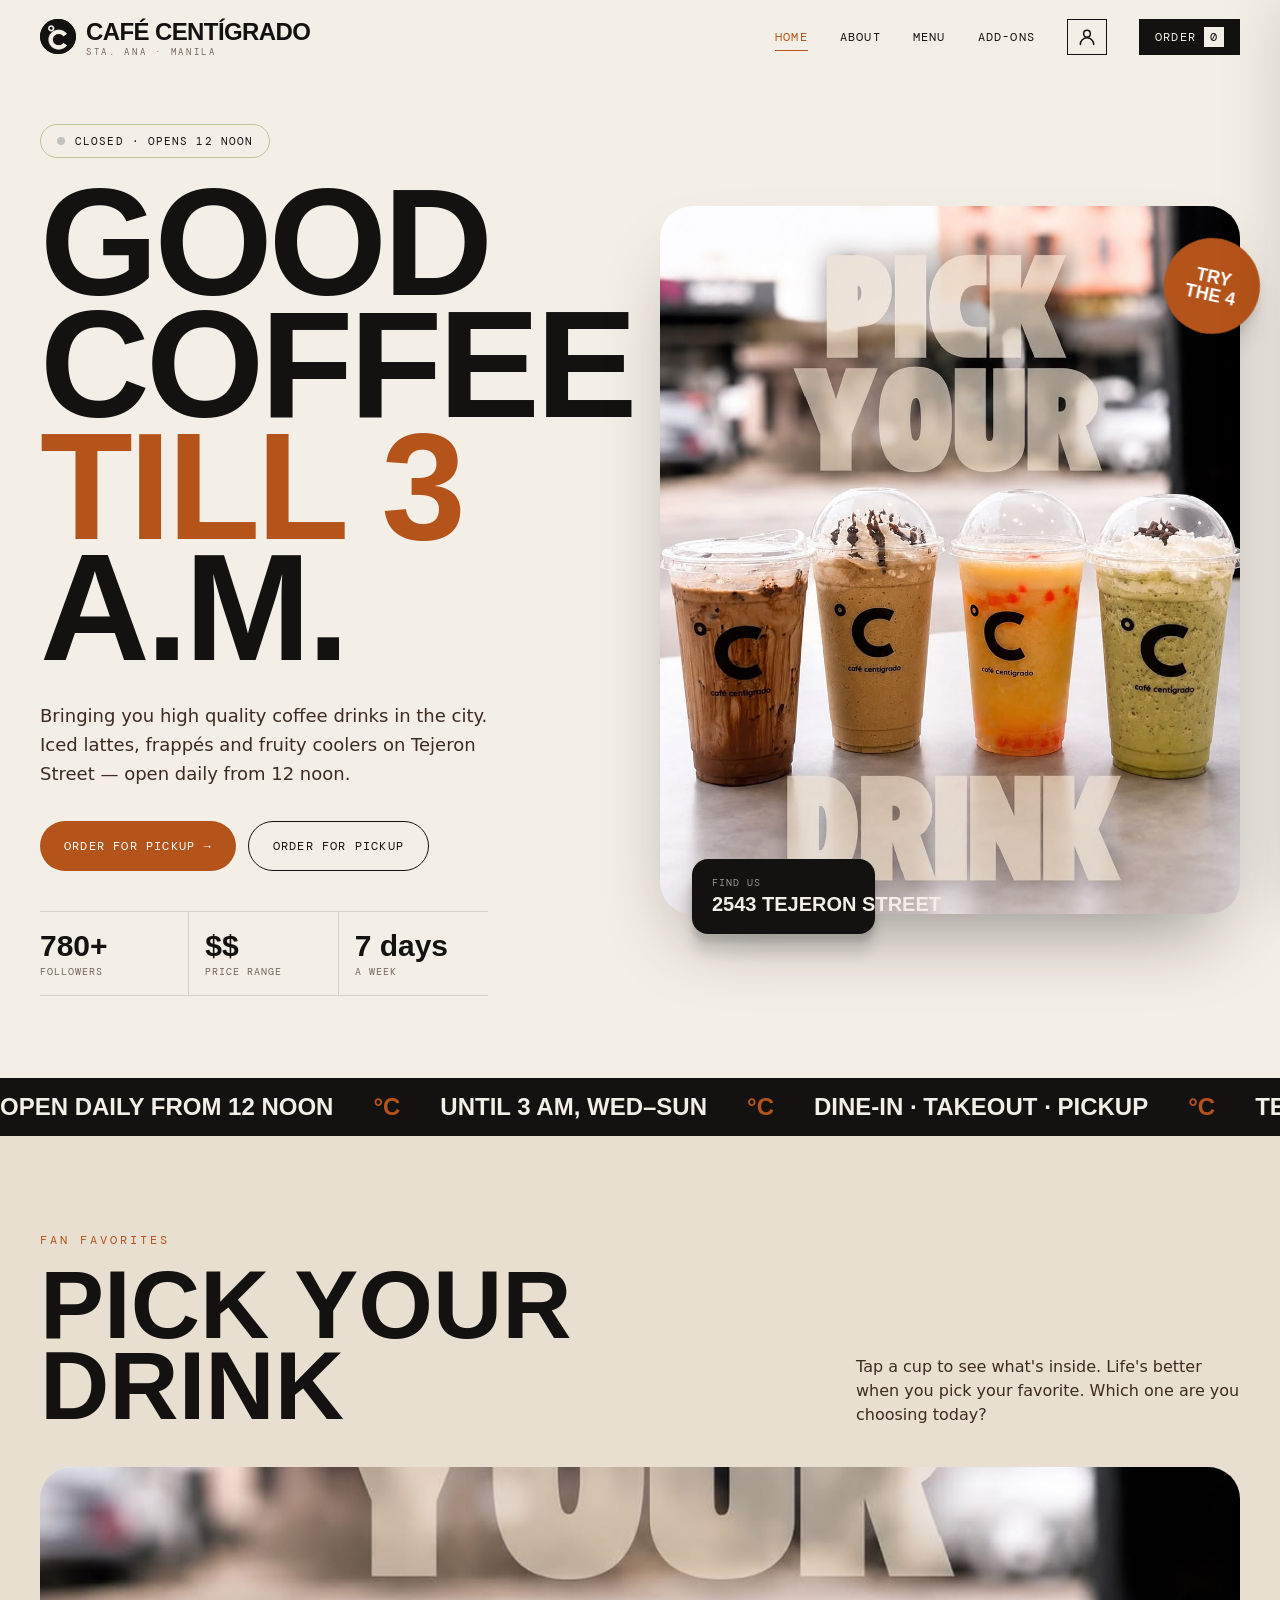
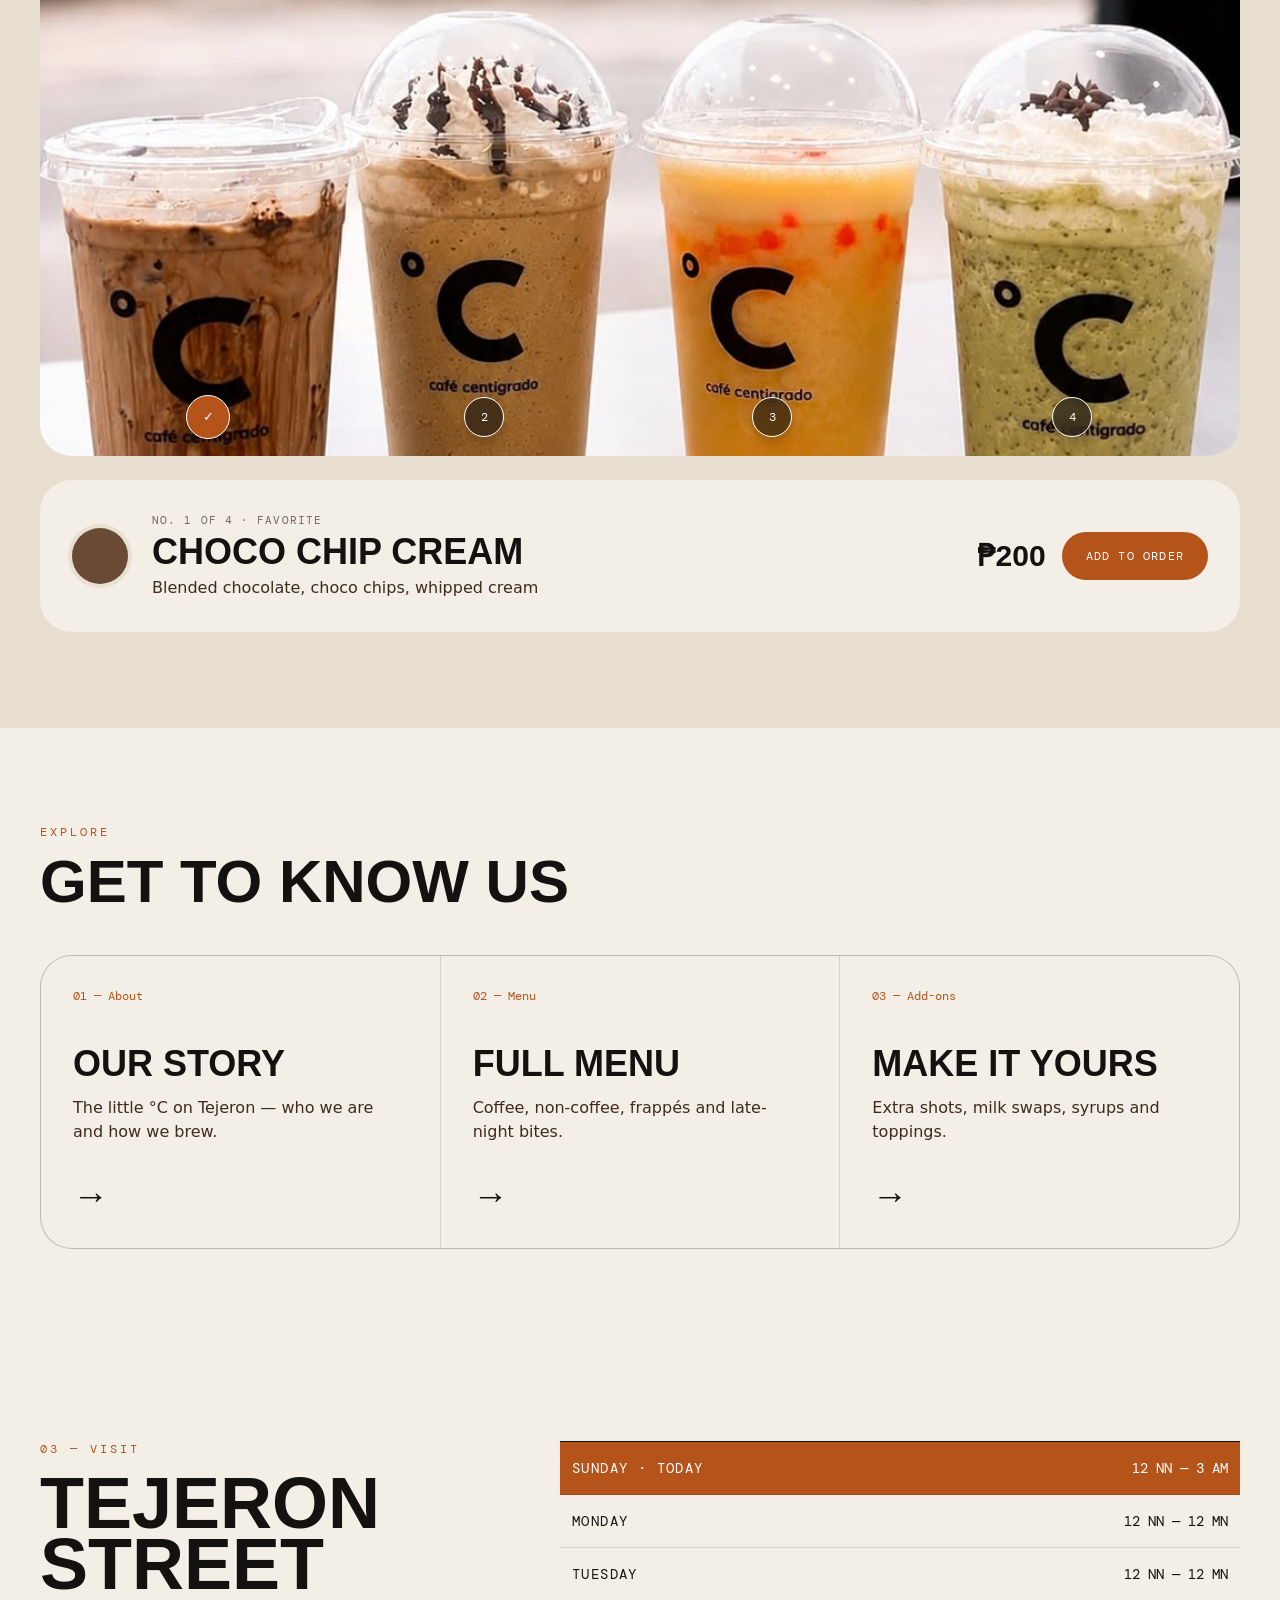
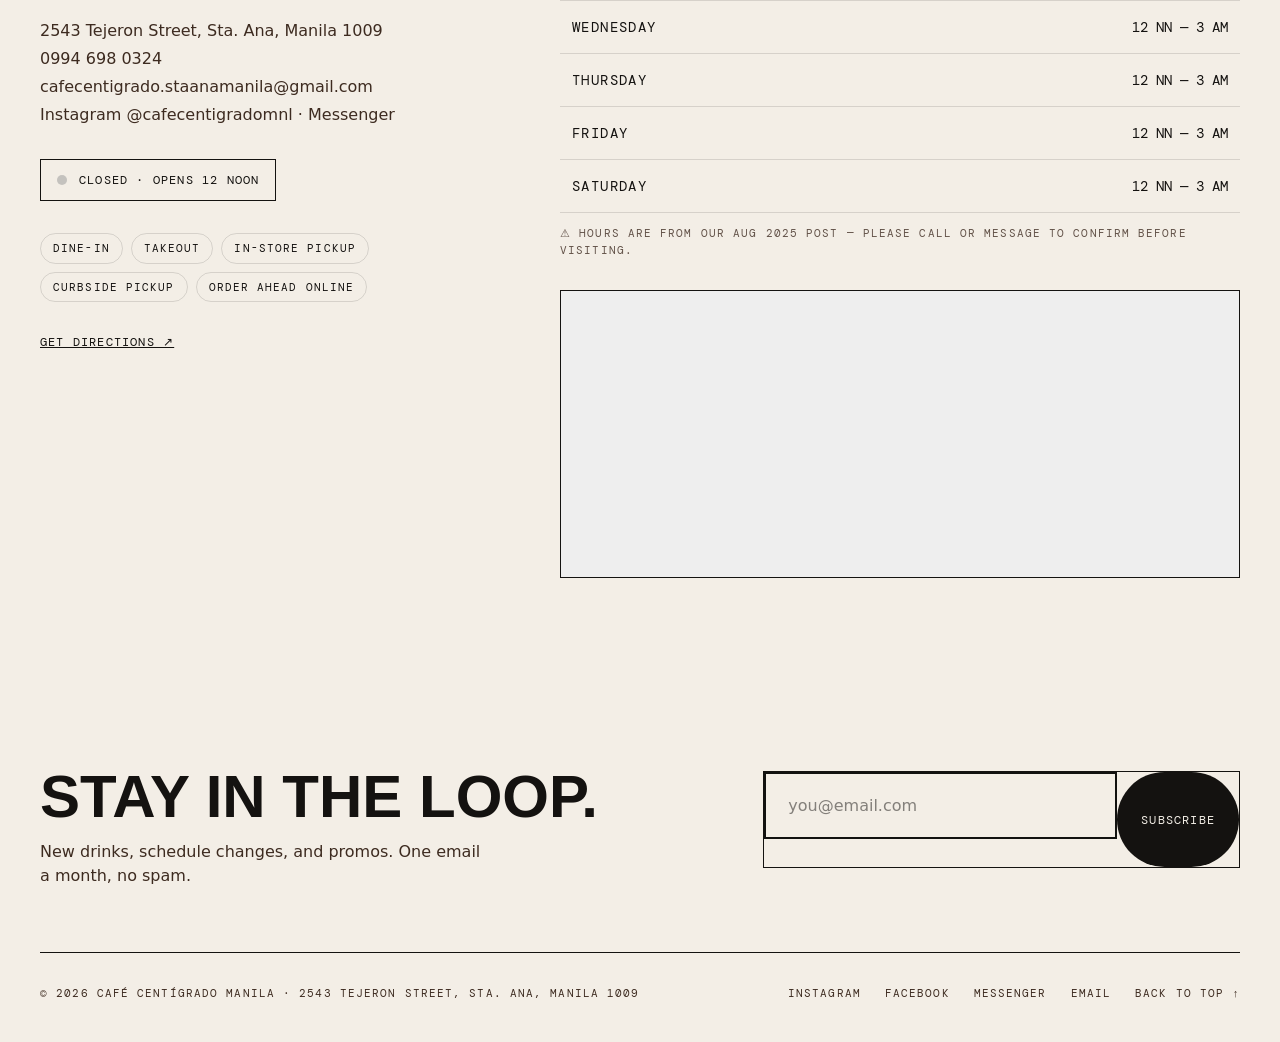
==== AmenCode/index.html @ a959b889 "Put in folders" ====
<!DOCTYPE html>
<html lang="en">
<head>
 <meta charset="utf-8">
 <meta name="viewport" content="width=device-width, initial-scale=1">
 <title>Café Centígrado · Sta. Ana, Manila</title>
 <link rel="preconnect" href="https://fonts.googleapis.com">
 <link rel="preconnect" href="https://fonts.gstatic.com" crossorigin>
 <link
   href="https://fonts.googleapis.com/css2? family=Big+Shoulders+Display:wght@400;700;900&family=DM+Mono:wght@400&family=Hanken+Gr otesk:wght@400&display=swap"
   rel="stylesheet">
 <link rel="stylesheet" href="/AmenCode/styles.css">
</head>
<body>
 <!-- Header -->
 <header class="header">
   <div class="container header__inner">
     <a class="logo" href="#top">
       <img class="logo__mark" src="/AmenPhoto/logo-mark.png" alt="">
       <span class="logo__text"><span class="logo__name">Café Centígrado</span><span class="logo__sub">Sta. Ana ·
           Manila</span></span>
     </a>
     <nav class="nav" aria-label="Primary">
       <div class="nav__links" id="navLinks">
         <a class="nav__link is-active" href="#top">Home</a><a class="nav__link"
           href="/AmenCode/about.html">About</a><a class="nav__link" href="/AmenCode/menu.html">Menu</a><a
           class="nav__link" href="/AmenCode/addons.html">Add-ons</a>
       </div>
       <!-- ===== ACCOUNT BUTTON =====
    Paste this block inside <nav class="nav">, just before the Order button, on every page.
    The styles are in styles.css and the script is in page.js, so nothing else is needed. -->
       <div class="account" id="account">
         <button class="account__btn" id="accountBtn" type="button" aria-label="Account, not signed in"
           aria-expanded="false" aria-controls="accountPanel">
           <svg viewBox="0 0 24 24" aria-hidden="true" focusable="false">
             <circle cx="12" cy="8" r="4"></circle>
             <path d="M4 21c0-4.4 3.6-8 8-8s8 3.6 8 8"></path>
           </svg>
         </button>
         <div class="account__panel" id="accountPanel" hidden>
           <div id="accountOut">
             <p class="mono-sm">Account</p>
             <p class="account__text">You're not signed in.</p>
             <div class="account__actions">
               <a class="btn btn--fill" href="/AmenCode/SignUp.html">Sign in</a>
               <a class="btn btn--line" href="/AmenCode/SignUp.html#signup">Create account</a>
             </div>
           </div>
           <div id="accountIn" hidden>
             <p class="mono-sm">Signed in as</p>
             <p class="account__name" id="accountName"></p>
             <p class="mono-sm account__email" id="accountEmail"></p>
             <div class="account__actions">
               <a class="btn btn--fill" href="/AmenCode/SignUp.html">My account</a>
               <button class="btn btn--line" type="button" id="accountOutBtn">Log out</button>
             </div>
           </div>
         </div>
       </div>
       <button class="cart-btn" id="openCart" type="button">Order <span class="cart-btn__count"
           id="cartCount">0</span></button>
       <button class="nav-toggle" id="navToggle" type="button" aria-label="Menu" aria-expanded="false"
         aria-controls="navLinks"><span></span><span></span><span></span></button>
     </nav>
   </div>
 </header>
 <main id="top">
   <!-- Hero -->
   <section class="hero">
     <div class="container hero__grid">
       <div class="hero__copy">
         <a class="status-pill" href="#visit"><span class="status-pill__dot"></span><span data-open-label>Open now ·
             until 3 AM</span></a>
         <h1 class="hero__title">Good<br>coffee<br><span>till 3</span> a.m.</h1>
         <p class="hero__text">Bringing you high quality coffee drinks in the city. Iced lattes, frappés and fruity
           coolers on Tejeron Street — open daily from 12 noon.</p>
         <div class="hero__btns">
           <a class="btn btn--fill" href="/AmenCode/menu.html">Order for pickup →</a>
           <a class="btn btn--line" href="/AmenCode/menu.html">Order for pickup</a>
         </div>
         <dl class="stats">
           <div>
             <dd>780+</dd>
             <dt>Followers</dt>
           </div>
           <div>
             <dd>$$</dd>
             <dt>Price range</dt>
           </div>
           <div>
             <dd>7 days</dd>
             <dt>A week</dt>
           </div>
         </dl>
       </div>
       <figure class="hero__figure">
         <div class="hero__img">
           <!-- Replace: PHOTO/best.jpg -->
           <img src="/AmenPhoto/best.jpg" alt="Four Café Centígrado drinks under the words Pick Your Drink">
         </div>
         <figcaption class="loc"><span>Find us</span><b>2543 Tejeron Street</b></figcaption>
         <a class="badge" href="#pick"><span class="badge__in">Try<br>the 4</span></a>
       </figure>
     </div>
   </section>
   <!-- Ticker -->
   <div class="ticker" aria-hidden="true">
     <div class="ticker__track" id="ticker"></div>
   </div>
   <!-- Pick your drink -->
   <section class="pick" id="pick">
     <div class="container pick__inner">
       <div class="pick__head">
         <div>
           <p class="eyebrow">Fan favorites</p>
           <h2 class="h2-xl">Pick your drink</h2>
         </div>
         <p class="pick__intro">Tap a cup to see what's inside. Life's better when you pick your favorite. Which one
           are you choosing today?</p>
       </div>
       <div class="pick__stage">
         <!-- Replace: PHOTO/best.jpg -->
         <img src="/AmenPhoto/best.jpg"
           alt="Iced mocha, mocha frappé, mango popping boba and matcha frappé in Café Centígrado cups">
         <div class="pick__cups" id="cups" role="radiogroup" aria-label="Choose a drink"></div>
       </div>
       <div class="pick__info">
         <span class="pick__swatch" id="pSwatch"></span>
         <div>
           <p class="mono-sm" id="pNo"></p>
           <h3 class="pick__name" id="pName"></h3>
           <p class="pick__desc" id="pDesc"></p>
         </div>
         <div class="pick__buy">
           <span class="price" id="pPrice"></span>
           <button class="btn btn--fill" id="pAdd" type="button">Add to order</button>
         </div>
       </div>
     </div>
   </section>
   <!-- Explore -->
   <section class="explore" id="explore">
     <div class="container explore__inner">
       <p class="eyebrow">Explore</p>
       <h2 class="h2-lg">Get to know us</h2>
       <div class="cards">
         <a class="card" href="about.html">
           <p class="card__tag">01 — About</p>
           <h3>Our story</h3>
           <p class="card__text">The little °C on Tejeron — who we are and how we brew.</p><span
             class="card__arrow">→</span>
         </a>
         <a class="card" href="menu.html">
           <p class="card__tag">02 — Menu</p>
           <h3>Full menu</h3>
           <p class="card__text">Coffee, non-coffee, frappés and late-night bites.</p><span
             class="card__arrow">→</span>
         </a>
         <a class="card" href="addons.html">
           <p class="card__tag">03 — Add-ons</p>
           <h3>Make it yours</h3>
           <p class="card__text">Extra shots, milk swaps, syrups and toppings.</p><span class="card__arrow">→</span>
         </a>
       </div>
     </div>
   </section>
   <!-- Visit -->
   <section class="visit" id="visit">
     <div class="container visit__grid">
       <div class="visit__info">
         <p class="eyebrow">03 — Visit</p>
         <h2 class="h2-visit">Tejeron<br>Street</h2>
         <address class="address">
           <p>2543 Tejeron Street, Sta. Ana, Manila 1009</p>
           <p>0994 698 0324</p>
           <p>cafecentigrado.staanamanila@gmail.com</p>
           <p>Instagram @cafecentigradomnl · Messenger</p>
         </address>
         <p class="open-box"><span class="status-pill__dot status-pill__dot--lg"></span><span data-open-label>Open now
             · until 3 AM</span></p>
         <ul class="tags">
           <li>Dine-in</li>
           <li>Takeout</li>
           <li>In-store pickup</li>
           <li>Curbside pickup</li>
           <li>Order ahead online</li>
         </ul>
         <a class="directions"
           href="https://www.google.com/maps/search/? api=1&query=2543+Tejeron+Street+Sta.+Ana+Manila" target="_blank"
           rel="noopener">Get directions ↗</a>
       </div>
       <div class="visit__hours">
         <table class="hours">
           <tbody id="hours"></tbody>
         </table>
         <p class="hours__note">⚠ Hours are from our Aug 2025 post — please call or message to confirm before visiting.
         </p>
         <iframe class="map" title="Map" loading="lazy"
           src="https://www.google.com/maps?q=2543+Tejeron+Street+Sta. +Ana+Manila&output=embed"></iframe>
       </div>
     </div>
   </section>
 </main>
 <!-- Footer -->
 <footer class="footer">
   <div class="container footer__inner">
     <div class="footer__top">
       <div>
         <h2 class="h2-lg h2-foot">Stay in the loop.</h2>
         <p class="footer__text">New drinks, schedule changes, and promos. One email a month, no spam.</p>
       </div>
       <form class="subscribe" id="subscribe" novalidate>
         <div class="subscribe__box">
           <input type="email" id="email" placeholder="you@email.com" aria-label="Email address" required>
           <button type="submit">Subscribe</button>
         </div>
         <p class="subscribe__msg" id="subMsg" role="status"></p>
       </form>
     </div>
     <div class="footer__bottom">
       <span>© 2026 Café Centígrado Manila · 2543 Tejeron Street, Sta. Ana, Manila 1009</span>
       <nav class="footer__nav" aria-label="Footer">
         <a href="#">Instagram</a><a href="#">Facebook</a><a href="#">Messenger</a><a href="#">Email</a><a
           href="#top">Back to top ↑</a>
       </nav>
     </div>
   </div>
 </footer>
 <!-- Cart -->
 <div class="scrim" id="scrim"></div>
 <aside class="cart" id="cart" aria-label="Your order" aria-hidden="true">
   <div class="cart__head">
     <h2>Your order</h2><button type="button" id="closeCart">Close ✕</button>
   </div>
   <div class="cart__body" id="cartBody"></div>
   <div class="cart__total" id="cartTotal" hidden><span>Total</span><span id="totalAmt">₱0</span></div>
 </aside>
 <script src="/AmenCode/script.js"></script>
</body>
</html>
---- AmenCode/styles.css ----
:root {
 --bg: #f3eee6;
 --beige: #e8dfd1;
 --ink: #141210;
 --accent: #b4531a;
 --brown: #3d2b20;
 --green: #6f8a2e;
 --muted: rgba(61, 43, 32, 0.7);
 --hair: rgba(20, 18, 16, 0.13);
 --display: 'Big Shoulders Display', Impact, sans-serif;
 --mono: 'DM Mono', ui-monospace, monospace;
 --body: 'Hanken Grotesk', system-ui, sans-serif;
}
*, *::before, *::after {
 box-sizing: border-box;
}
html {
 scroll-behavior: smooth;
 scroll-padding-top: 80px;
}
body {
 margin: 0;
 background: var(--bg);
 color: var(--ink);
 font-family: var(--body);
 font-size: 16px;
 line-height: 24px;
}
a {
 color: inherit;
 text-decoration: none;
}
button {
 font: inherit;
 color: inherit;
 cursor: pointer;
 background: none;
 border: 0;
 padding: 0;
}
h1, h2, h3, p, dl, dd, dt, ul, address, figure {
 margin: 0;
 padding: 0;
}
ul {
 list-style: none;
}
address {
 font-style: normal;
}
img {
 display: block;
 max-width: 100%;
}
:focus-visible {
 outline: 2px solid var(--accent);
 outline-offset: 3px;
}
.container {
 width: 100%;
 max-width: 1280px;
 margin: 0 auto;
 padding-left: 40px;
 padding-right: 40px;
}
.eyebrow {
 font: 400 12px/16px var(--mono);
 letter-spacing: 3px;
 text-transform: uppercase;
 color: var(--accent);
}
.mono-sm {
 font: 400 11px/16.5px var(--mono);
 letter-spacing: 1.1px;
 text-transform: uppercase;
 color: var(--muted);
}
.h2-xl,.h2-lg,.h2-visit,.pick__name,.cart__head h2 {
 font-family: var(--display);
 font-weight: 900;
 text-transform: uppercase;
}
.h2-xl {
 font-size: 96px;
 line-height: 81.6px;
 padding-top: 16px;
}
.h2-lg {
 font-size: 60px;
 line-height: 51px;
 padding-top: 16px;
}
/* Buttons */.btn {
 display: inline-flex;
 align-items: center;
 justify-content: center;
 padding: 16px 24px;
 border-radius: 999px;
 font: 400 12px/16px var(--mono);
 letter-spacing: 1.2px;
 text-transform: uppercase;
 white-space: nowrap;
 transition: transform 0.15s, opacity 0.15s;
}
.btn:hover {
 transform: translateY(-1px);
}
.btn--fill {
 background: var(--accent);
 color: #fff;
}
.btn--line {
 border: 1.693px solid var(--ink);
 color: var(--ink);
}
/* Header */.header {
 position: sticky;
 top: 0;
 z-index: 20;
 background: var(--bg);
 border-bottom: 1.693px solid transparent;
}
.header__inner {
 display: flex;
 align-items: center;
 justify-content: space-between;
 padding-top: 16px;
 padding-bottom: 16px;
}
.logo {
 display: flex;
 align-items: center;
 gap: 10px;
}
.logo__mark {
 width: 36px;
 height: 36px;
 border-radius: 50%;
}
.logo__text {
 display: flex;
 flex-direction: column;
 width: 147.4px;
}
.logo__name {
 font: 900 24px/32px var(--display);
 letter-spacing: -0.6px;
 text-transform: uppercase;
 white-space: nowrap;
}
.logo__sub {
 font: 400 9px/9px var(--mono);
 letter-spacing: 2.7px;
 text-transform: uppercase;
 color: var(--muted);
 white-space: nowrap;
}
.nav {
 display: flex;
 align-items: center;
 gap: 32px;
}
.nav__links {
 display: flex;
 align-items: center;
 gap: 32px;
}
.nav__link {
 position: relative;
 padding: 4px 0;
 font: 400 12px/16px var(--mono);
 letter-spacing: 1.2px;
 text-transform: uppercase;
}
.nav__link::after {
 content: '';
 position: absolute;
 left: 0;
 right: 0;
 top: 25px;
 height: 1px;
 background: var(--accent);
 transform: scaleX(0);
 transform-origin: left;
 transition: transform 0.2s;
}
.nav__link:hover::after,.nav__link.is-active::after {
 transform: scaleX(1);
}
.nav__link.is-active {
 color: var(--accent);
}
.cart-btn {
 display: flex;
 align-items: center;
 gap: 8px;
 background: var(--ink);
 color: var(--bg);
 padding: 8px 16px;
 font: 400 12px/16px var(--mono);
 letter-spacing: 1.2px;
 text-transform: uppercase;
}
.cart-btn__count {
 min-width: 20px;
 height: 20px;
 padding: 0 4px;
 display: grid;
 place-items: center;
 background: var(--bg);
 color: var(--ink);
}
/* Mobile menu button + link group */.nav__links {
 display: flex;
 align-items: center;
 gap: 32px;
}
.nav-toggle {
 display: none;
 width: 40px;
 height: 36px;
 flex-direction: column;
 align-items: center;
 justify-content: center;
 gap: 5px;
 border: 1.693px solid var(--ink);
}
.nav-toggle span {
 display: block;
 width: 18px;
 height: 2px;
 background: var(--ink);
 transition: transform 0.2s, opacity 0.2s;
}
.header.is-menu .nav-toggle span:nth-child(1) {
 transform: translateY(7px) rotate(45deg);
}
.header.is-menu .nav-toggle span:nth-child(2) {
 opacity: 0;
}
.header.is-menu .nav-toggle span:nth-child(3) {
 transform: translateY(-7px) rotate(-45deg);
}
/* Hero */.hero {
 overflow: hidden;
 position: relative;
}
.hero__grid {
 display: grid;
 grid-template-columns: repeat(12, 1fr);
 column-gap: 40px;
 align-items: center;
 padding-top: 48px;
 padding-bottom: 80px;
 min-height: 1003.5px;
}
.hero__copy {
 grid-column: 1 / span 6;
}
.hero__figure {
 grid-column: 7 / span 6;
 position: relative;
 height: 707.8px;
}
.status-pill {
 display: inline-flex;
 align-items: center;
 gap: 10px;
 padding: 8px 16px;
 border: 1.693px solid rgba(111, 138, 46, 0.4);
 border-radius: 999px;
 font: 400 11px/16.5px var(--mono);
 letter-spacing: 1.1px;
 text-transform: uppercase;
}
.status-pill__dot {
 width: 8px;
 height: 8px;
 border-radius: 50%;
 background: var(--green);
 opacity: 0.52;
}
.status-pill__dot--lg {
 width: 10px;
 height: 10px;
}
.hero__title {
 padding-top: 24px;
 font: 900 152px/121.6px var(--display);
 letter-spacing: -3.8px;
 text-transform: uppercase;
}
.hero__title span {
 color: var(--accent);
}
.hero__text {
 padding-top: 32px;
 max-width: 448px;
 font-size: 18px;
 line-height: 29.25px;
 color: var(--brown);
}
.hero__btns {
 display: flex;
 gap: 12px;
 padding-top: 32px;
}
.stats {
 display: grid;
 grid-template-columns: repeat(3, 1fr);
 max-width: 448px;
 margin-top: 40px;
 border-top: 1.693px solid var(--hair);
 border-bottom: 1.693px solid var(--hair);
}
.stats div {
 display: flex;
 flex-direction: column;
 justify-content: flex-end;
 padding: 16px;
 min-height: 83px;
}
.stats div:first-child {
 padding-left: 0;
}
.stats div:not(:last-child) {
 border-right: 1.693px solid var(--hair);
}
.stats dd {
 font: 900 30px/36px var(--display);
 white-space: nowrap;
}
.stats dt {
 font: 400 10px/15px var(--mono);
 letter-spacing: 1px;
 text-transform: uppercase;
 color: var(--muted);
}
.hero__img {
 height: 100%;
 border-radius: 32px;
 overflow: hidden;
 background: var(--beige);
 box-shadow: 0 40px 80px -30px rgba(20, 18, 16, 0.45);
}
.hero__img img {
 width: 100%;
 height: 100%;
 object-fit: cover;
}
.loc {
 position: absolute;
 left: 32px;
 top: 652.9px;
 width: 183px;
 padding: 16px 20px;
 border-radius: 16px;
 background: var(--ink);
 box-shadow: 0 20px 12.5px rgba(0, 0, 0, 0.1), 0 8px 5px rgba(0, 0, 0, 0.1);
}
.loc span {
 display: block;
 font: 400 10px/15px var(--mono);
 letter-spacing: 1px;
 text-transform: uppercase;
 color: rgba(243, 238, 230, 0.6);
}
.loc b {
 display: block;
 font: 700 20px/28px var(--display);
 text-transform: uppercase;
 color: var(--bg);
 white-space: nowrap;
}
.badge {
 position: absolute;
 left: 495px;
 top: 23px;
 width: 114px;
 height: 114px;
 display: grid;
 place-items: center;
 transition: transform 0.2s;
}
.badge__in {
 width: 96px;
 height: 96px;
 border-radius: 50%;
 background: var(--accent);
 color: #fff;
 display: grid;
 place-items: center;
 text-align: center;
 font: 900 18px/18px var(--display);
 text-transform: uppercase;
 transform: rotate(12deg);
 filter: drop-shadow(0 20px 12.5px rgba(0, 0, 0, 0.1)) drop-shadow(0 8px 5px rgba(0, 0, 0, 0.1));
}
.badge:hover {
 transform: scale(1.05);
}
/* Ticker */.ticker {
 background: var(--ink);
 border-top: 1.693px solid var(--ink);
 border-bottom: 1.693px solid var(--ink);
 padding: 12px 0;
 overflow: hidden;
 white-space: nowrap;
}
.ticker__track {
 display: inline-flex;
 gap: 40px;
 font: 700 24px/32px var(--display);
 text-transform: uppercase;
 color: var(--bg);
 animation: tick 36s linear infinite;
}
.ticker__track i {
 font-style: normal;
 color: var(--accent);
}
.ticker__track>* {
 flex: none;
}
@keyframes tick {
 to {
   transform: translateX(-50%);
 }
}
/* Pick your drink */.pick {
 background: var(--beige);
}
.pick__inner {
 padding-top: 96px;
 padding-bottom: 96px;
}
.pick__head {
 display: flex;
 align-items: flex-end;
 justify-content: space-between;
 gap: 40px;
}
.pick__intro {
 max-width: 384px;
 color: var(--brown);
}
.pick__stage {
 position: relative;
 height: 588.9px;
 margin-top: 40px;
 border-radius: 32px;
 overflow: hidden;
 background: var(--bg);
}
.pick__stage>img {
 width: 100%;
 height: 100%;
 object-fit: cover;
}
.pick__cups {
 position: absolute;
 inset: 0;
}
.cup {
 position: absolute;
 top: 0;
 height: 100%;
 width: 22%;
}
.cup:nth-child(1) {
 left: var(--cup1, 3%);
}
.cup:nth-child(2) {
 left: var(--cup2, 26%);
}
.cup:nth-child(3) {
 left: var(--cup3, 50%);
}
.cup:nth-child(4) {
 left: var(--cup4, 75%);
}
.cup__num {
 position: absolute;
 left: 50%;
 bottom: 19px;
 transform: translateX(-50%);
 width: 40px;
 height: 40px;
 display: grid;
 place-items: center;
 border: 1.693px solid #fff;
 border-radius: 50%;
 background: rgba(20, 18, 16, 0.6);
 backdrop-filter: blur(8px);
 box-shadow: 0 10px 15px rgba(0, 0, 0, 0.1), 0 4px 6px rgba(0, 0, 0, 0.1);
 font: 400 12px/16px var(--mono);
 color: #fff;
 transition: all 0.2s;
}
.cup:hover .cup__num {
 background: rgba(20, 18, 16, 0.85);
}
.cup.is-on .cup__num {
 width: 44px;
 height: 44px;
 bottom: 17px;
 border-width: 1.862px;
 background: var(--accent);
 font-size: 13.2px;
}
.pick__info {
 display: grid;
 grid-template-columns: 56px 1fr auto;
 align-items: center;
 gap: 24px;
 margin-top: 24px;
 padding: 32px;
 border-radius: 32px;
 background: var(--bg);
}
.pick__swatch {
 width: 56px;
 height: 56px;
 border-radius: 50%;
 background: #6b4a35;
 box-shadow: 0 0 0 4px var(--beige);
}
.pick__name {
 font-size: 36px;
 line-height: 40px;
 padding-top: 4px;
}
.pick__desc {
 padding-top: 4px;
 color: var(--brown);
}
.pick__buy {
 display: flex;
 align-items: center;
 gap: 16px;
}
.price {
 font: 900 30px/36px var(--display);
}
/* Explore */.explore__inner {
 padding-top: 96px;
 padding-bottom: 96px;
}
.cards {
 display: grid;
 grid-template-columns: repeat(3, 1fr);
 gap: 1px;
 margin-top: 48px;
 border: 1.693px solid var(--hair);
 border-radius: 32px;
 overflow: hidden;
 background: var(--hair);
}
.card {
 display: flex;
 flex-direction: column;
 padding: 32px;
 background: var(--bg);
 transition: background 0.2s;
}
.card:hover {
 background: #f8f4ed;
}
.card__tag {
 font: 400 12px/16px var(--mono);
 color: var(--accent);
}
.card h3 {
 padding-top: 40px;
 font: 900 36px/40px var(--display);
 text-transform: uppercase;
 min-height: 80px;
}
.card__text {
 padding-top: 12px;
 color: var(--brown);
}
.card__arrow {
 padding-top: 32px;
 font: 400 36px/40px var(--display);
 transition: transform 0.2s;
}
.card:hover .card__arrow {
 transform: translateX(6px);
}
/* Visit */.visit__grid {
 display: grid;
 grid-template-columns: repeat(12, 1fr);
 column-gap: 48px;
 padding-top: 96px;
 padding-bottom: 96px;
}
.visit__info {
 grid-column: 1 / span 5;
}
.visit__hours {
 grid-column: 6 / span 7;
}
.h2-visit {
 padding-top: 16px;
 font-size: 72px;
 line-height: 61.2px;
}
.address {
 padding-top: 24px;
 color: var(--brown);
}
.address p+p {
 padding-top: 4px;
}
.open-box {
 display: inline-flex;
 align-items: center;
 gap: 12px;
 margin-top: 32px;
 padding: 12px 16px;
 border: 1.693px solid var(--ink);
 font: 400 12px/16px var(--mono);
 letter-spacing: 1.2px;
 text-transform: uppercase;
}
.tags {
 display: flex;
 flex-wrap: wrap;
 gap: 8px;
 padding-top: 32px;
}
.tags li {
 padding: 6px 12px;
 border: 1.693px solid var(--hair);
 border-radius: 999px;
 font: 400 11px/16.5px var(--mono);
 letter-spacing: 1.1px;
 text-transform: uppercase;
}
.directions {
 display: inline-block;
 margin-top: 32px;
 font: 400 12px/16px var(--mono);
 letter-spacing: 1.2px;
 text-transform: uppercase;
 text-decoration: underline;
}
.hours {
 width: 100%;
 border-collapse: collapse;
 border-top: 1.693px solid var(--ink);
}
.hours th,.hours td {
 padding: 16px 12px;
 border-bottom: 1.693px solid var(--hair);
 font: 400 14px/20px var(--mono);
 text-align: left;
}
.hours th {
 letter-spacing: 1.4px;
 text-transform: uppercase;
 font-weight: 400;
}
.hours td {
 text-align: right;
}
.hours tr.is-today th,.hours tr.is-today td {
 background: var(--accent);
 color: #fff;
}
.hours__note {
 padding-top: 12px;
 font: 400 11px/16.5px var(--mono);
 letter-spacing: 1.1px;
 text-transform: uppercase;
 color: rgba(61, 43, 32, 0.8);
}
.map {
 display: block;
 width: 100%;
 max-width: 680px;
 height: 288px;
 margin-top: 32px;
 border: 1.693px solid var(--ink);
 background: #eee;
}
/* Footer */.footer__inner {
 padding-top: 96px;
 padding-bottom: 40px;
}
.footer__top {
 display: grid;
 grid-template-columns: repeat(12, 1fr);
 column-gap: 40px;
 padding-bottom: 64px;
 border-bottom: 1.693px solid var(--ink);
}
.footer__top>div {
 grid-column: 1 / span 7;
}
.h2-foot {
 padding-top: 0;
 line-height: 54px;
}
.footer__text {
 padding-top: 16px;
 max-width: 448px;
 color: var(--brown);
}
.subscribe {
 grid-column: 8 / span 5;
 align-self: end;
}
.subscribe__box {
 display: flex;
 align-items: stretch;
 max-width: 477px;
 border: 1.693px solid var(--ink);
}
.subscribe input {
 flex: 1;
 min-width: 0;
 padding: 16px;
 border: 0;
 background: transparent;
 font: 400 16px var(--body);
 color: var(--ink);
 outline-offset: -2px;
}
.subscribe input::placeholder {
 color: rgba(20, 18, 16, 0.5);
}
.subscribe button {
 margin: 0;
 padding: 16px 24px;
 border-radius: 999px;
 background: var(--ink);
 color: var(--bg);
 font: 400 12px/16px var(--mono);
 letter-spacing: 1.2px;
 text-transform: uppercase;
}
.subscribe__msg {
 min-height: 20px;
 padding-top: 8px;
 font: 400 11px/16.5px var(--mono);
 letter-spacing: 1.1px;
 text-transform: uppercase;
 color: var(--accent);
}
.footer__bottom {
 display: flex;
 justify-content: space-between;
 gap: 24px;
 padding-top: 32px;
 font: 400 11px/16.5px var(--mono);
 letter-spacing: 1.1px;
 text-transform: uppercase;
 color: var(--brown);
}
.footer__nav {
 display: flex;
 gap: 24px;
}
.footer__nav a:hover {
 color: var(--accent);
}
/* Cart drawer */.scrim {
 position: fixed;
 inset: 0;
 z-index: 30;
 background: rgba(20, 18, 16, 0.35);
 opacity: 0;
 pointer-events: none;
 transition: opacity 0.3s;
}
.scrim.is-open {
 opacity: 1;
 pointer-events: auto;
}
.cart {
 position: fixed;
 top: 0;
 right: 0;
 bottom: 0;
 z-index: 40;
 width: 448px;
 max-width: 100%;
 display: flex;
 flex-direction: column;
 background: var(--bg);
 box-shadow: -20px 0 60px rgba(20, 18, 16, 0.15);
 transform: translateX(105%);
 transition: transform 0.3s;
}
.cart.is-open {
 transform: none;
}
.cart__head {
 display: flex;
 align-items: center;
 justify-content: space-between;
 padding: 24px;
 border-bottom: 1.693px solid var(--ink);
}
.cart__head h2 {
 font-size: 36px;
 line-height: 40px;
}
.cart__head button {
 font: 400 12px/16px var(--mono);
 letter-spacing: 1.2px;
 text-transform: uppercase;
}
.cart__body {
 flex: 1;
 overflow: auto;
 padding: 24px;
}
.cart__body .btn {
 margin-top: 24px;
 border: 1.693px solid var(--ink);
 color: var(--ink);
 background: none;
}
.cart__line {
 display: flex;
 align-items: center;
 gap: 16px;
 padding: 14px 0;
 border-bottom: 1.693px solid var(--hair);
}
.cart__name {
 flex: 1;
 font-weight: 400;
}
.cart__name small {
 display: block;
 font: 400 11px/16.5px var(--mono);
 letter-spacing: 1.1px;
 text-transform: uppercase;
 color: var(--muted);
}
.qty {
 display: flex;
 align-items: center;
 gap: 10px;
 font: 400 12px var(--mono);
}
.qty button {
 width: 26px;
 height: 26px;
 border: 1.693px solid var(--ink);
 border-radius: 50%;
 line-height: 1;
}
.cart__total {
 display: flex;
 justify-content: space-between;
 padding: 24px;
 border-top: 1.693px solid var(--ink);
 font: 900 30px/36px var(--display);
 text-transform: uppercase;
}
@media (prefers-reduced-motion: reduce) {
 .ticker__track {
   animation: none;
 }
 html {
   scroll-behavior: auto;
 }
}
/* Basic responsiveness (the Figma frame is desktop-only) */@media (max-width: 1100px) {
 .hero__title {
   font-size: clamp(80px, 13vw, 152px);
   line-height: 0.8;
 }
 .badge {
   left: auto;
   right: 12px;
 }
}
@media (max-width: 860px) {
 .nav {
   gap: 12px;
 }
 .nav-toggle {
   display: flex;
   order: 2;
 }
 .nav__links {
   display: none;
   position: absolute;
   top: 100%;
   left: 0;
   right: 0;
   flex-direction: column;
   align-items: flex-start;
   gap: 0;
   padding: 8px 20px 20px;
   background: var(--bg);
   border-bottom: 1.693px solid var(--ink);
 }
 .header.is-menu .nav__links {
   display: flex;
 }
 .nav__links .nav__link {
   width: 100%;
   padding: 14px 0;
   font-size: 14px;
   border-bottom: 1px solid var(--hair);
 }
 .nav__links .nav__link::after {
   display: none;
 }
 .container {
   padding-left: 20px;
   padding-right: 20px;
 }
 .hero__grid {
   display: block;
   min-height: 0;
   padding-bottom: 48px;
 }
 .hero__figure {
   margin-top: 48px;
   height: auto;
 }
 .hero__img {
   aspect-ratio: 1 / 1.1;
 }
 .loc {
   top: auto;
   bottom: -20px;
 }
 .pick__head {
   flex-direction: column;
   align-items: flex-start;
 }
 .h2-xl {
   font-size: 56px;
   line-height: 50px;
 }
 .pick__stage {
   height: 300px;
 }
 .cup__num {
   bottom: 10px;
 }
 .pick__info {
   grid-template-columns: 48px 1fr;
 }
 .pick__buy {
   grid-column: 1 / -1;
 }
 .cards {
   grid-template-columns: 1fr;
 }
 .visit__grid {
   display: block;
 }
 .visit__hours {
   margin-top: 48px;
 }
 .footer__top {
   display: block;
 }
 .subscribe {
   margin-top: 32px;
 }
 .footer__bottom {
   flex-direction: column;
 }
 .footer__nav {
   flex-wrap: wrap;
 }
}
/* =====================================================================
  PHOTO FITTING
  Every photo sits in a box with the exact size, radius and colour from
  the Figma file; the picture is cropped to fill it (object-fit: cover).
  If your photo's framing differs from the original, nudge it here:
    --pos-*  = which part of the photo stays visible (x% y%)
    --zoom-* = zoom in (1 = fit, 1.15 = 15% closer)
    --cup1..4 = where each numbered cup button sits across the drinks photo
  ===================================================================== */:root {
 --pos-hero: 50% 55%;
 --zoom-hero: 1;
 --pos-pick: 50% 50%;
 --zoom-pick: 1;
 --pos-about: 50% 50%;
 --zoom-about: 1;
 --pos-about-drinks: 50% 50%;
 --cup1: 3%;
 --cup2: 26%;
 --cup3: 50%;
 --cup4: 75%;
}
.logo__mark {
 width: 35.98px;
 height: 35.98px;
 flex: none;
 object-fit: contain;
 border-radius: 50%;
 background: var(--ink);
}
.hero__img img,.pick__stage>img {
 display: block;
 width: 100%;
 height: 100%;
 max-width: none;
 object-fit: cover;
 color: transparent;
 font-size: 0;
}
.hero__img img {
 object-position: var(--pos-hero);
 transform: scale(var(--zoom-hero));
}
.pick__stage>img {
 object-position: var(--pos-pick);
 transform: scale(var(--zoom-pick));
}
/* =====================================================================
  ACCOUNT BUTTON (person icon in the header, every page)
  ===================================================================== */.account {
 position: relative;
}
.account__btn {
 display: grid;
 place-items: center;
 width: 40px;
 height: 36px;
 border: 1.693px solid var(--ink);
 transition: background 0.2s, color 0.2s, border-color 0.2s;
}
.account__btn svg {
 width: 20px;
 height: 20px;
 fill: none;
 stroke: currentColor;
 stroke-width: 1.8;
 stroke-linecap: round;
 stroke-linejoin: round;
}
.account__btn:hover,.account__btn[aria-expanded="true"] {
 background: var(--ink);
 color: var(--bg);
}
/* Orange when someone is signed in */.account__btn.is-in {
 background: var(--accent);
 border-color: var(--accent);
 color: #fff;
}
.account__btn.is-in:hover,.account__btn.is-in[aria-expanded="true"] {
 background: var(--ink);
 border-color: var(--ink);
}
.account__panel {
 position: absolute;
 top: calc(100% + 12px);
 right: 0;
 z-index: 25;
 width: 300px;
 padding: 24px;
 background: var(--bg);
 border: 1.693px solid var(--ink);
 box-shadow: 0 20px 40px -20px rgba(20, 18, 16, 0.35);
}
.account__panel[hidden],.account__panel [hidden] {
 display: none;
}
.account__text {
 padding-top: 8px;
 color: var(--brown);
}
.account__name {
 padding-top: 4px;
 font: 900 30px/36px var(--display);
 text-transform: uppercase;
 overflow-wrap: anywhere;
}
.account__email {
 padding-top: 4px;
 overflow-wrap: anywhere;
}
.account__actions {
 display: flex;
 flex-direction: column;
 gap: 12px;
 padding-top: 20px;
}
/* Tablet and phone: the panel spans the header width so it never leaves the screen */@media (max-width: 860px) {
 .account {
   position: static;
 }
 .account__panel {
   top: 100%;
   left: 20px;
   right: 20px;
   width: auto;
 }
}
/* Small phones: make room for the extra button in the header */@media (max-width: 520px) {
 .header__inner {
   gap: 8px;
 }
 .nav {
   flex: none;
   gap: 8px;
 }
 .logo {
   min-width: 0;
 }
 .logo__text {
   width: auto;
   min-width: 0;
 }
 .logo__name {
   font-size: 18px;
   overflow: hidden;
   text-overflow: ellipsis;
 }
 .logo__sub {
   overflow: hidden;
   text-overflow: ellipsis;
 }
 .cart-btn {
   padding: 8px 10px;
 }
 .account__btn,
 .nav-toggle {
   width: 36px;
 }
}
/* =====================================================================
  CART: add-ons for a drink (list opens under each drink in the cart)
  ===================================================================== */.cart__line {
 flex-wrap: wrap;
}
.cart__extra {
 flex-basis: 100%;
}
.cart__addon-btn {
 padding: 6px 12px;
 border: 1.693px solid var(--ink);
 border-radius: 999px;
 font: 400 11px/16px var(--mono);
 letter-spacing: 1.1px;
 text-transform: uppercase;
 transition: background 0.15s, color 0.15s;
}
.cart__addon-btn:hover,.cart__addon-btn[aria-expanded="true"] {
 background: var(--ink);
 color: var(--bg);
}
.cart__addons {
 margin-top: 12px;
 padding: 16px;
 border-radius: 16px;
 background: var(--beige);
}
.cart__addons fieldset {
 min-width: 0;
 margin: 0;
 padding: 0 0 12px;
 border: 0;
}
.cart__addons legend {
 padding: 0 0 4px;
 font: 400 10px/15px var(--mono);
 letter-spacing: 1px;
 text-transform: uppercase;
 color: var(--brown);
}
.cart__addons label {
 display: flex;
 align-items: center;
 gap: 10px;
 min-height: 32px;
 font-size: 14px;
 cursor: pointer;
}
.cart__addons label b {
 margin-left: auto;
 font: 400 12px/16px var(--mono);
}
.cart__addons input {
 flex: none;
 width: 18px;
 height: 18px;
 accent-color: var(--accent);
}
.cart__note {
 font: 400 11px/16.5px var(--mono);
 letter-spacing: 1.1px;
 text-transform: uppercase;
 color: var(--brown);
}
/* =====================================================================
  Admin Login
  ===================================================================== */.login {
   background: #e9d6bd;
   border-radius: 48px;
   padding: 60px;
   margin: 60px 50px;
   position: relative;
   overflow: hidden;
}
.login > *:not(.login__photo) {
 position: relative;
 z-index: 1;                /* keeps the text and form above the photo */}
.login__photo {
 position: absolute;
 top: 0;
 right: 0;
 width: 55%;
 height: 100%;
 object-fit: cover;
 z-index: 0;
 pointer-events: none;
 -webkit-mask-image: linear-gradient(to right, transparent, #000 65%);
 mask-image: linear-gradient(to right, transparent, #000 65%);
}
.login form {
 max-width: 45%;            /* keeps the inputs off the photo */}
@media (max-width: 800px) {
 .login__photo { width: 100%; opacity: 0.2; }
 .login form { max-width: 100%; }
}
.budi {
   background: #f3eee6;
   color: #121210;
   font-family: "Hanken Grotesk", sans-serif;
 }
.six {
   font-family: "Space Mono", monospace;
   letter-spacing: 2px;
   text-transform: uppercase;
}
.rust {
   color: #b85523;
   font-family: "Space Mono", monospace;
}
.oop {
   font: 64px/1 "arial", sans-serif;
   text-transform: uppercase;
   margin: 12px 0 40px;
}
.field {
   position: relative;
}
#shw{
   position: absolute;
   right: 8px;
   top: 8px;
   padding: 14px 22px;
   font-size: 12px;
   color: #fff;
   background: #121210;
}
.show {
    position: absolute;
    right: 8px;
    top: 8px;
    padding: 14px 22px;
    font-size: 12px;
    color: #fff;
    background: #121210;
}
#error{
   color: #a32a1a;
   margin-bottom: 20px;
}
.boton {
   padding: 20px 44px;
   font-size: 14px;
   color: #fff;
   background: #b85523;
   border: 0;
   border-radius: 99px;
   cursor: pointer;
}
#email {
   width: 100%;
   padding: 22px;
   margin-bottom: 28px;
   font-size: 16px;
   background: none;
   border: 2px solid #121210;
}
#password {
   width: 100%;
   padding: 22px;
   margin-bottom: 28px;
   font-size: 16px;
   background: none;
   border: 2px solid #121210;
}
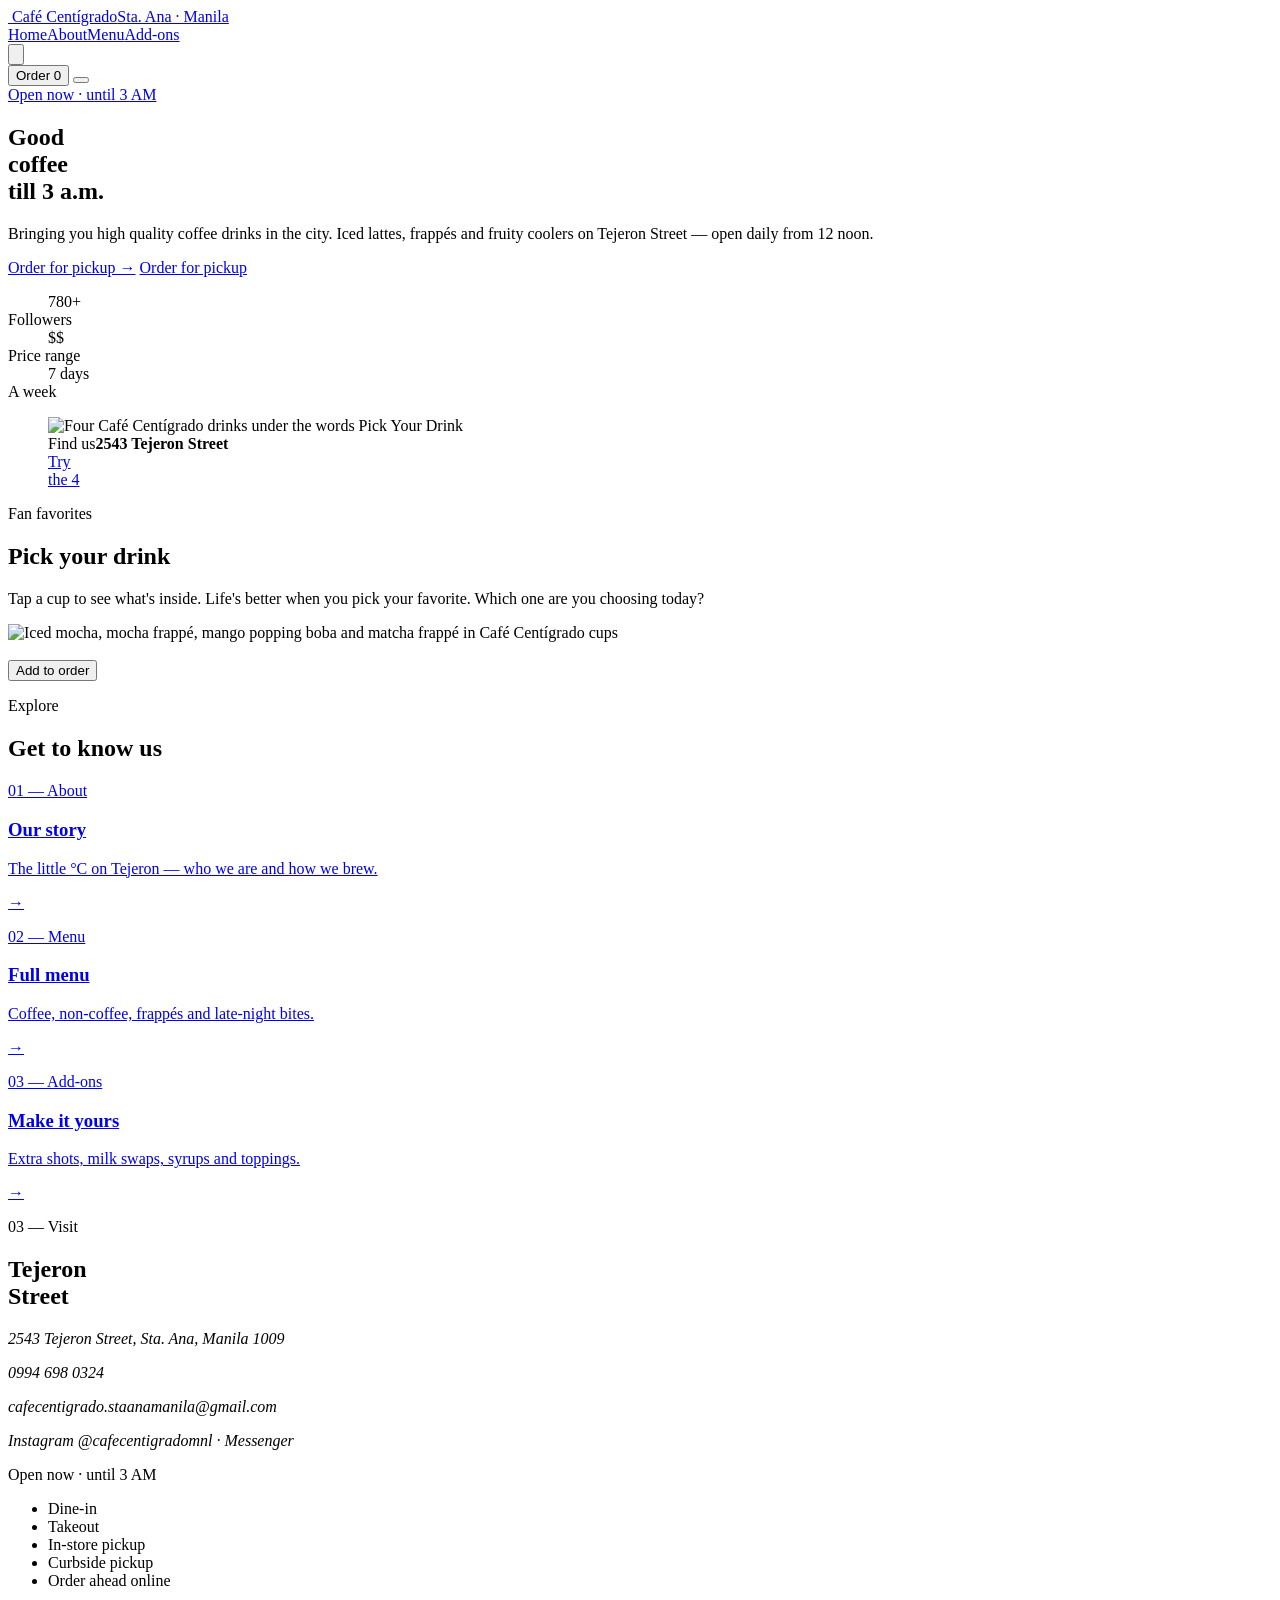
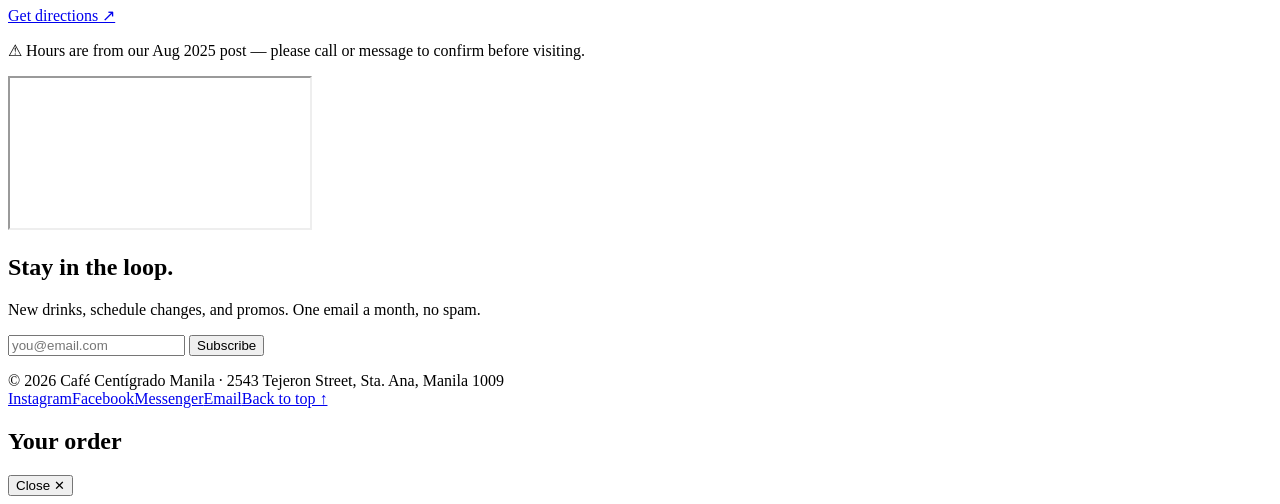
==== commit bda6ab3f: "Update pages and styles" ====
--- a/AmenCode/index.html
+++ b/AmenCode/index.html
@@ -1,240 +1,244 @@
 <!DOCTYPE html>
 <html lang="en">
+
 <head>
- <meta charset="utf-8">
- <meta name="viewport" content="width=device-width, initial-scale=1">
- <title>Café Centígrado · Sta. Ana, Manila</title>
- <link rel="preconnect" href="https://fonts.googleapis.com">
- <link rel="preconnect" href="https://fonts.gstatic.com" crossorigin>
- <link
-   href="https://fonts.googleapis.com/css2? family=Big+Shoulders+Display:wght@400;700;900&family=DM+Mono:wght@400&family=Hanken+Gr otesk:wght@400&display=swap"
-   rel="stylesheet">
- <link rel="stylesheet" href="/AmenCode/styles.css">
+  <meta charset="utf-8">
+  <meta name="viewport" content="width=device-width, initial-scale=1">
+  <title>Café Centígrado · Sta. Ana, Manila</title>
+  <link rel="preconnect" href="https://fonts.googleapis.com">
+  <link rel="preconnect" href="https://fonts.gstatic.com" crossorigin>
+  <link
+    href="https://fonts.googleapis.com/css2?family=Big+Shoulders+Display:wght@400;700;900&family=DM+Mono:wght@400&family=Hanken+Grotesk:wght@400&display=swap"
+    rel="stylesheet">
+  <link rel="stylesheet" href="/Group8/AmenCode/styles.css">
 </head>
+
 <body>
- <!-- Header -->
- <header class="header">
-   <div class="container header__inner">
-     <a class="logo" href="#top">
-       <img class="logo__mark" src="/AmenPhoto/logo-mark.png" alt="">
-       <span class="logo__text"><span class="logo__name">Café Centígrado</span><span class="logo__sub">Sta. Ana ·
-           Manila</span></span>
-     </a>
-     <nav class="nav" aria-label="Primary">
-       <div class="nav__links" id="navLinks">
-         <a class="nav__link is-active" href="#top">Home</a><a class="nav__link"
-           href="/AmenCode/about.html">About</a><a class="nav__link" href="/AmenCode/menu.html">Menu</a><a
-           class="nav__link" href="/AmenCode/addons.html">Add-ons</a>
-       </div>
-       <!-- ===== ACCOUNT BUTTON =====
+  <!-- Header -->
+  <header class="header">
+    <div class="container header__inner">
+      <a class="logo" href="#top">
+        <img class="logo__mark" src="/Group8/AmenPhoto/logo-mark.png" alt="">
+        <span class="logo__text"><span class="logo__name">Café Centígrado</span><span class="logo__sub">Sta. Ana ·
+            Manila</span></span>
+      </a>
+      <nav class="nav" aria-label="Primary">
+        <div class="nav__links" id="navLinks">
+          <a class="nav__link is-active" href="#top">Home</a><a class="nav__link"
+            href="/Group8/AmenCode/about.html">About</a><a class="nav__link"
+            href="/Group8/AmenCode/menu.html">Menu</a><a class="nav__link"
+            href="/Group8/AmenCode/addons.html">Add-ons</a>
+        </div>
+        <!-- ===== ACCOUNT BUTTON =====
     Paste this block inside <nav class="nav">, just before the Order button, on every page.
     The styles are in styles.css and the script is in page.js, so nothing else is needed. -->
-       <div class="account" id="account">
-         <button class="account__btn" id="accountBtn" type="button" aria-label="Account, not signed in"
-           aria-expanded="false" aria-controls="accountPanel">
-           <svg viewBox="0 0 24 24" aria-hidden="true" focusable="false">
-             <circle cx="12" cy="8" r="4"></circle>
-             <path d="M4 21c0-4.4 3.6-8 8-8s8 3.6 8 8"></path>
-           </svg>
-         </button>
-         <div class="account__panel" id="accountPanel" hidden>
-           <div id="accountOut">
-             <p class="mono-sm">Account</p>
-             <p class="account__text">You're not signed in.</p>
-             <div class="account__actions">
-               <a class="btn btn--fill" href="/AmenCode/SignUp.html">Sign in</a>
-               <a class="btn btn--line" href="/AmenCode/SignUp.html#signup">Create account</a>
-             </div>
-           </div>
-           <div id="accountIn" hidden>
-             <p class="mono-sm">Signed in as</p>
-             <p class="account__name" id="accountName"></p>
-             <p class="mono-sm account__email" id="accountEmail"></p>
-             <div class="account__actions">
-               <a class="btn btn--fill" href="/AmenCode/SignUp.html">My account</a>
-               <button class="btn btn--line" type="button" id="accountOutBtn">Log out</button>
-             </div>
-           </div>
-         </div>
-       </div>
-       <button class="cart-btn" id="openCart" type="button">Order <span class="cart-btn__count"
-           id="cartCount">0</span></button>
-       <button class="nav-toggle" id="navToggle" type="button" aria-label="Menu" aria-expanded="false"
-         aria-controls="navLinks"><span></span><span></span><span></span></button>
-     </nav>
-   </div>
- </header>
- <main id="top">
-   <!-- Hero -->
-   <section class="hero">
-     <div class="container hero__grid">
-       <div class="hero__copy">
-         <a class="status-pill" href="#visit"><span class="status-pill__dot"></span><span data-open-label>Open now ·
-             until 3 AM</span></a>
-         <h1 class="hero__title">Good<br>coffee<br><span>till 3</span> a.m.</h1>
-         <p class="hero__text">Bringing you high quality coffee drinks in the city. Iced lattes, frappés and fruity
-           coolers on Tejeron Street — open daily from 12 noon.</p>
-         <div class="hero__btns">
-           <a class="btn btn--fill" href="/AmenCode/menu.html">Order for pickup →</a>
-           <a class="btn btn--line" href="/AmenCode/menu.html">Order for pickup</a>
-         </div>
-         <dl class="stats">
-           <div>
-             <dd>780+</dd>
-             <dt>Followers</dt>
-           </div>
-           <div>
-             <dd>$$</dd>
-             <dt>Price range</dt>
-           </div>
-           <div>
-             <dd>7 days</dd>
-             <dt>A week</dt>
-           </div>
-         </dl>
-       </div>
-       <figure class="hero__figure">
-         <div class="hero__img">
-           <!-- Replace: PHOTO/best.jpg -->
-           <img src="/AmenPhoto/best.jpg" alt="Four Café Centígrado drinks under the words Pick Your Drink">
-         </div>
-         <figcaption class="loc"><span>Find us</span><b>2543 Tejeron Street</b></figcaption>
-         <a class="badge" href="#pick"><span class="badge__in">Try<br>the 4</span></a>
-       </figure>
-     </div>
-   </section>
-   <!-- Ticker -->
-   <div class="ticker" aria-hidden="true">
-     <div class="ticker__track" id="ticker"></div>
-   </div>
-   <!-- Pick your drink -->
-   <section class="pick" id="pick">
-     <div class="container pick__inner">
-       <div class="pick__head">
-         <div>
-           <p class="eyebrow">Fan favorites</p>
-           <h2 class="h2-xl">Pick your drink</h2>
-         </div>
-         <p class="pick__intro">Tap a cup to see what's inside. Life's better when you pick your favorite. Which one
-           are you choosing today?</p>
-       </div>
-       <div class="pick__stage">
-         <!-- Replace: PHOTO/best.jpg -->
-         <img src="/AmenPhoto/best.jpg"
-           alt="Iced mocha, mocha frappé, mango popping boba and matcha frappé in Café Centígrado cups">
-         <div class="pick__cups" id="cups" role="radiogroup" aria-label="Choose a drink"></div>
-       </div>
-       <div class="pick__info">
-         <span class="pick__swatch" id="pSwatch"></span>
-         <div>
-           <p class="mono-sm" id="pNo"></p>
-           <h3 class="pick__name" id="pName"></h3>
-           <p class="pick__desc" id="pDesc"></p>
-         </div>
-         <div class="pick__buy">
-           <span class="price" id="pPrice"></span>
-           <button class="btn btn--fill" id="pAdd" type="button">Add to order</button>
-         </div>
-       </div>
-     </div>
-   </section>
-   <!-- Explore -->
-   <section class="explore" id="explore">
-     <div class="container explore__inner">
-       <p class="eyebrow">Explore</p>
-       <h2 class="h2-lg">Get to know us</h2>
-       <div class="cards">
-         <a class="card" href="about.html">
-           <p class="card__tag">01 — About</p>
-           <h3>Our story</h3>
-           <p class="card__text">The little °C on Tejeron — who we are and how we brew.</p><span
-             class="card__arrow">→</span>
-         </a>
-         <a class="card" href="menu.html">
-           <p class="card__tag">02 — Menu</p>
-           <h3>Full menu</h3>
-           <p class="card__text">Coffee, non-coffee, frappés and late-night bites.</p><span
-             class="card__arrow">→</span>
-         </a>
-         <a class="card" href="addons.html">
-           <p class="card__tag">03 — Add-ons</p>
-           <h3>Make it yours</h3>
-           <p class="card__text">Extra shots, milk swaps, syrups and toppings.</p><span class="card__arrow">→</span>
-         </a>
-       </div>
-     </div>
-   </section>
-   <!-- Visit -->
-   <section class="visit" id="visit">
-     <div class="container visit__grid">
-       <div class="visit__info">
-         <p class="eyebrow">03 — Visit</p>
-         <h2 class="h2-visit">Tejeron<br>Street</h2>
-         <address class="address">
-           <p>2543 Tejeron Street, Sta. Ana, Manila 1009</p>
-           <p>0994 698 0324</p>
-           <p>cafecentigrado.staanamanila@gmail.com</p>
-           <p>Instagram @cafecentigradomnl · Messenger</p>
-         </address>
-         <p class="open-box"><span class="status-pill__dot status-pill__dot--lg"></span><span data-open-label>Open now
-             · until 3 AM</span></p>
-         <ul class="tags">
-           <li>Dine-in</li>
-           <li>Takeout</li>
-           <li>In-store pickup</li>
-           <li>Curbside pickup</li>
-           <li>Order ahead online</li>
-         </ul>
-         <a class="directions"
-           href="https://www.google.com/maps/search/? api=1&query=2543+Tejeron+Street+Sta.+Ana+Manila" target="_blank"
-           rel="noopener">Get directions ↗</a>
-       </div>
-       <div class="visit__hours">
-         <table class="hours">
-           <tbody id="hours"></tbody>
-         </table>
-         <p class="hours__note">⚠ Hours are from our Aug 2025 post — please call or message to confirm before visiting.
-         </p>
-         <iframe class="map" title="Map" loading="lazy"
-           src="https://www.google.com/maps?q=2543+Tejeron+Street+Sta. +Ana+Manila&output=embed"></iframe>
-       </div>
-     </div>
-   </section>
- </main>
- <!-- Footer -->
- <footer class="footer">
-   <div class="container footer__inner">
-     <div class="footer__top">
-       <div>
-         <h2 class="h2-lg h2-foot">Stay in the loop.</h2>
-         <p class="footer__text">New drinks, schedule changes, and promos. One email a month, no spam.</p>
-       </div>
-       <form class="subscribe" id="subscribe" novalidate>
-         <div class="subscribe__box">
-           <input type="email" id="email" placeholder="you@email.com" aria-label="Email address" required>
-           <button type="submit">Subscribe</button>
-         </div>
-         <p class="subscribe__msg" id="subMsg" role="status"></p>
-       </form>
-     </div>
-     <div class="footer__bottom">
-       <span>© 2026 Café Centígrado Manila · 2543 Tejeron Street, Sta. Ana, Manila 1009</span>
-       <nav class="footer__nav" aria-label="Footer">
-         <a href="#">Instagram</a><a href="#">Facebook</a><a href="#">Messenger</a><a href="#">Email</a><a
-           href="#top">Back to top ↑</a>
-       </nav>
-     </div>
-   </div>
- </footer>
- <!-- Cart -->
- <div class="scrim" id="scrim"></div>
- <aside class="cart" id="cart" aria-label="Your order" aria-hidden="true">
-   <div class="cart__head">
-     <h2>Your order</h2><button type="button" id="closeCart">Close ✕</button>
-   </div>
-   <div class="cart__body" id="cartBody"></div>
-   <div class="cart__total" id="cartTotal" hidden><span>Total</span><span id="totalAmt">₱0</span></div>
- </aside>
- <script src="/AmenCode/script.js"></script>
+        <div class="account" id="account">
+          <button class="account__btn" id="accountBtn" type="button" aria-label="Account, not signed in"
+            aria-expanded="false" aria-controls="accountPanel">
+            <svg viewBox="0 0 24 24" aria-hidden="true" focusable="false">
+              <circle cx="12" cy="8" r="4"></circle>
+              <path d="M4 21c0-4.4 3.6-8 8-8s8 3.6 8 8"></path>
+            </svg>
+          </button>
+          <div class="account__panel" id="accountPanel" hidden>
+            <div id="accountOut">
+              <p class="mono-sm">Account</p>
+              <p class="account__text">You're not signed in.</p>
+              <div class="account__actions">
+                <a class="btn btn--fill" href="/Group8/AmenCode/SignUp.html">Sign in</a>
+                <a class="btn btn--line" href="/Group8/AmenCode/SignUp.html#signup">Create account</a>
+              </div>
+            </div>
+            <div id="accountIn" hidden>
+              <p class="mono-sm">Signed in as</p>
+              <p class="account__name" id="accountName"></p>
+              <p class="mono-sm account__email" id="accountEmail"></p>
+              <div class="account__actions">
+                <a class="btn btn--fill" href="/Group8/AmenCode/SignUp.html">My account</a>
+                <button class="btn btn--line" type="button" id="accountOutBtn">Log out</button>
+              </div>
+            </div>
+          </div>
+        </div>
+        <button class="cart-btn" id="openCart" type="button">Order <span class="cart-btn__count"
+            id="cartCount">0</span></button>
+        <button class="nav-toggle" id="navToggle" type="button" aria-label="Menu" aria-expanded="false"
+          aria-controls="navLinks"><span></span><span></span><span></span></button>
+      </nav>
+    </div>
+  </header>
+  <main id="top">
+    <!-- Hero -->
+    <section class="hero">
+      <div class="container hero__grid">
+        <div class="hero__copy">
+          <a class="status-pill" href="#visit"><span class="status-pill__dot"></span><span data-open-label>Open now ·
+              until 3 AM</span></a>
+          <h1 class="hero__title">Good<br>coffee<br><span>till 3</span> a.m.</h1>
+          <p class="hero__text">Bringing you high quality coffee drinks in the city. Iced lattes, frappés and fruity
+            coolers on Tejeron Street — open daily from 12 noon.</p>
+          <div class="hero__btns">
+            <a class="btn btn--fill" href="/Group8/AmenCode/menu.html">Order for pickup →</a>
+            <a class="btn btn--line" href="/Group8/AmenCode/menu.html">Order for pickup</a>
+          </div>
+          <dl class="stats">
+            <div>
+              <dd>780+</dd>
+              <dt>Followers</dt>
+            </div>
+            <div>
+              <dd>$$</dd>
+              <dt>Price range</dt>
+            </div>
+            <div>
+              <dd>7 days</dd>
+              <dt>A week</dt>
+            </div>
+          </dl>
+        </div>
+        <figure class="hero__figure">
+          <div class="hero__img">
+            <!-- Replace: PHOTO/best.jpg -->
+            <img src="/Group8/AmenPhoto/best.jpg" alt="Four Café Centígrado drinks under the words Pick Your Drink">
+          </div>
+          <figcaption class="loc"><span>Find us</span><b>2543 Tejeron Street</b></figcaption>
+          <a class="badge" href="#pick"><span class="badge__in">Try<br>the 4</span></a>
+        </figure>
+      </div>
+    </section>
+    <!-- Ticker -->
+    <div class="ticker" aria-hidden="true">
+      <div class="ticker__track" id="ticker"></div>
+    </div>
+    <!-- Pick your drink -->
+    <section class="pick" id="pick">
+      <div class="container pick__inner">
+        <div class="pick__head">
+          <div>
+            <p class="eyebrow">Fan favorites</p>
+            <h2 class="h2-xl">Pick your drink</h2>
+          </div>
+          <p class="pick__intro">Tap a cup to see what's inside. Life's better when you pick your favorite. Which one
+            are you choosing today?</p>
+        </div>
+        <div class="pick__stage">
+          <!-- Replace: PHOTO/best.jpg -->
+          <img src="/Group8/AmenPhoto/best.jpg"
+            alt="Iced mocha, mocha frappé, mango popping boba and matcha frappé in Café Centígrado cups">
+          <div class="pick__cups" id="cups" role="radiogroup" aria-label="Choose a drink"></div>
+        </div>
+        <div class="pick__info">
+          <span class="pick__swatch" id="pSwatch"></span>
+          <div>
+            <p class="mono-sm" id="pNo"></p>
+            <h3 class="pick__name" id="pName"></h3>
+            <p class="pick__desc" id="pDesc"></p>
+          </div>
+          <div class="pick__buy">
+            <span class="price" id="pPrice"></span>
+            <button class="btn btn--fill" id="pAdd" type="button">Add to order</button>
+          </div>
+        </div>
+      </div>
+    </section>
+    <!-- Explore -->
+    <section class="explore" id="explore">
+      <div class="container explore__inner">
+        <p class="eyebrow">Explore</p>
+        <h2 class="h2-lg">Get to know us</h2>
+        <div class="cards">
+          <a class="card" href="/Group8/AmenCode/about.html">
+            <p class="card__tag">01 — About</p>
+            <h3>Our story</h3>
+            <p class="card__text">The little °C on Tejeron — who we are and how we brew.</p><span
+              class="card__arrow">→</span>
+          </a>
+          <a class="card" href="/Group8/AmenCode/menu.html">
+            <p class="card__tag">02 — Menu</p>
+            <h3>Full menu</h3>
+            <p class="card__text">Coffee, non-coffee, frappés and late-night bites.</p><span
+              class="card__arrow">→</span>
+          </a>
+          <a class="card" href="/Group8/AmenCode/addons.html">
+            <p class="card__tag">03 — Add-ons</p>
+            <h3>Make it yours</h3>
+            <p class="card__text">Extra shots, milk swaps, syrups and toppings.</p><span class="card__arrow">→</span>
+          </a>
+        </div>
+      </div>
+    </section>
+    <!-- Visit -->
+    <section class="visit" id="visit">
+      <div class="container visit__grid">
+        <div class="visit__info">
+          <p class="eyebrow">03 — Visit</p>
+          <h2 class="h2-visit">Tejeron<br>Street</h2>
+          <address class="address">
+            <p>2543 Tejeron Street, Sta. Ana, Manila 1009</p>
+            <p>0994 698 0324</p>
+            <p>cafecentigrado.staanamanila@gmail.com</p>
+            <p>Instagram @cafecentigradomnl · Messenger</p>
+          </address>
+          <p class="open-box"><span class="status-pill__dot status-pill__dot--lg"></span><span data-open-label>Open now
+              · until 3 AM</span></p>
+          <ul class="tags">
+            <li>Dine-in</li>
+            <li>Takeout</li>
+            <li>In-store pickup</li>
+            <li>Curbside pickup</li>
+            <li>Order ahead online</li>
+          </ul>
+          <a class="directions"
+            href="https://www.google.com/maps/search/?api=1&query=2543+Tejeron+Street+Sta.+Ana+Manila" target="_blank"
+            rel="noopener">Get directions ↗</a>
+        </div>
+        <div class="visit__hours">
+          <table class="hours">
+            <tbody id="hours"></tbody>
+          </table>
+          <p class="hours__note">⚠ Hours are from our Aug 2025 post — please call or message to confirm before visiting.
+          </p>
+          <iframe class="map" title="Map" loading="lazy"
+            src="https://www.google.com/maps?q=2543+Tejeron+Street+Sta.+Ana+Manila&output=embed"></iframe>
+        </div>
+      </div>
+    </section>
+  </main>
+  <!-- Footer -->
+  <footer class="footer">
+    <div class="container footer__inner">
+      <div class="footer__top">
+        <div>
+          <h2 class="h2-lg h2-foot">Stay in the loop.</h2>
+          <p class="footer__text">New drinks, schedule changes, and promos. One email a month, no spam.</p>
+        </div>
+        <form class="subscribe" id="subscribe" novalidate>
+          <div class="subscribe__box">
+            <input type="email" id="email" placeholder="you@email.com" aria-label="Email address" required>
+            <button type="submit">Subscribe</button>
+          </div>
+          <p class="subscribe__msg" id="subMsg" role="status"></p>
+        </form>
+      </div>
+      <div class="footer__bottom">
+        <span>© 2026 Café Centígrado Manila · 2543 Tejeron Street, Sta. Ana, Manila 1009</span>
+        <nav class="footer__nav" aria-label="Footer">
+          <a href="#">Instagram</a><a href="#">Facebook</a><a href="#">Messenger</a><a href="#">Email</a><a
+            href="#top">Back to top ↑</a>
+        </nav>
+      </div>
+    </div>
+  </footer>
+  <!-- Cart -->
+  <div class="scrim" id="scrim"></div>
+  <aside class="cart" id="cart" aria-label="Your order" aria-hidden="true">
+    <div class="cart__head">
+      <h2>Your order</h2><button type="button" id="closeCart">Close ✕</button>
+    </div>
+    <div class="cart__body" id="cartBody"></div>
+    <div class="cart__total" id="cartTotal" hidden><span>Total</span><span id="totalAmt">₱0</span></div>
+  </aside>
+  <script src="/Group8/AmenCode/script.js"></script>
 </body>
+
 </html>
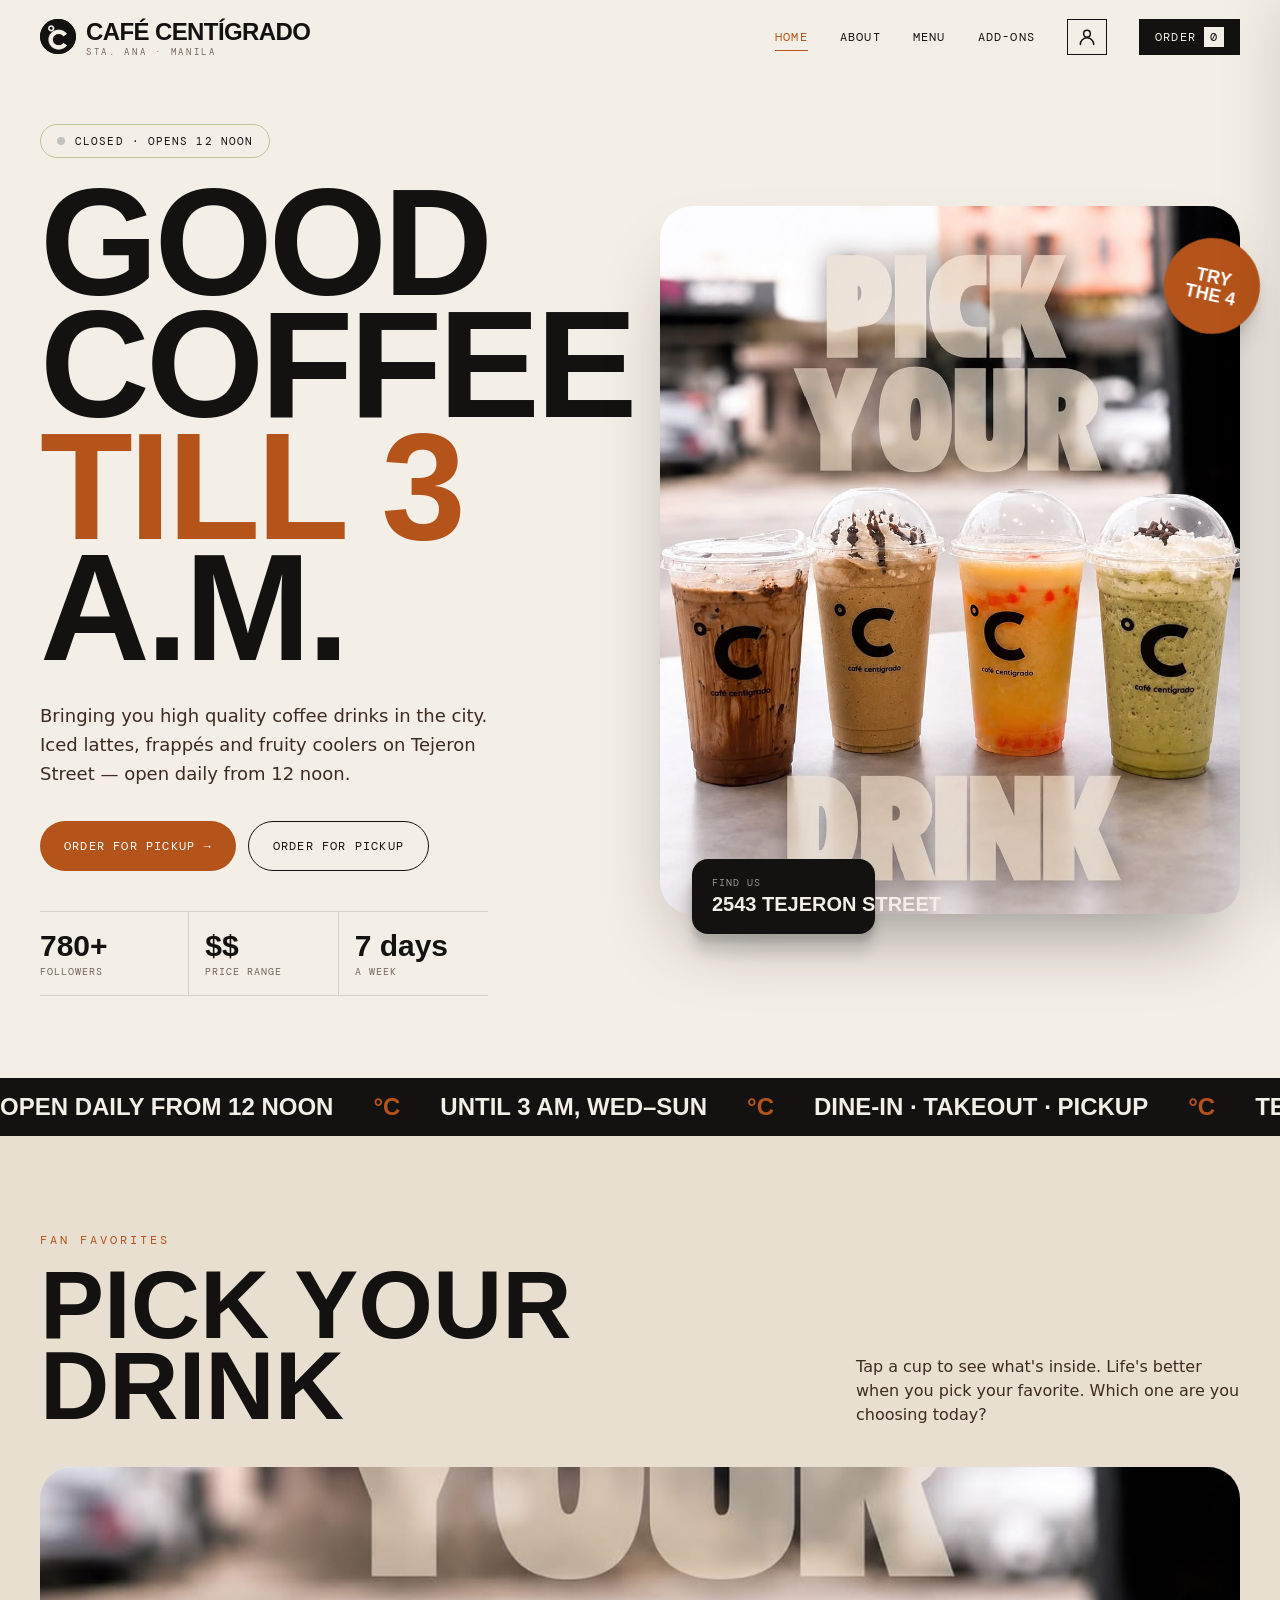
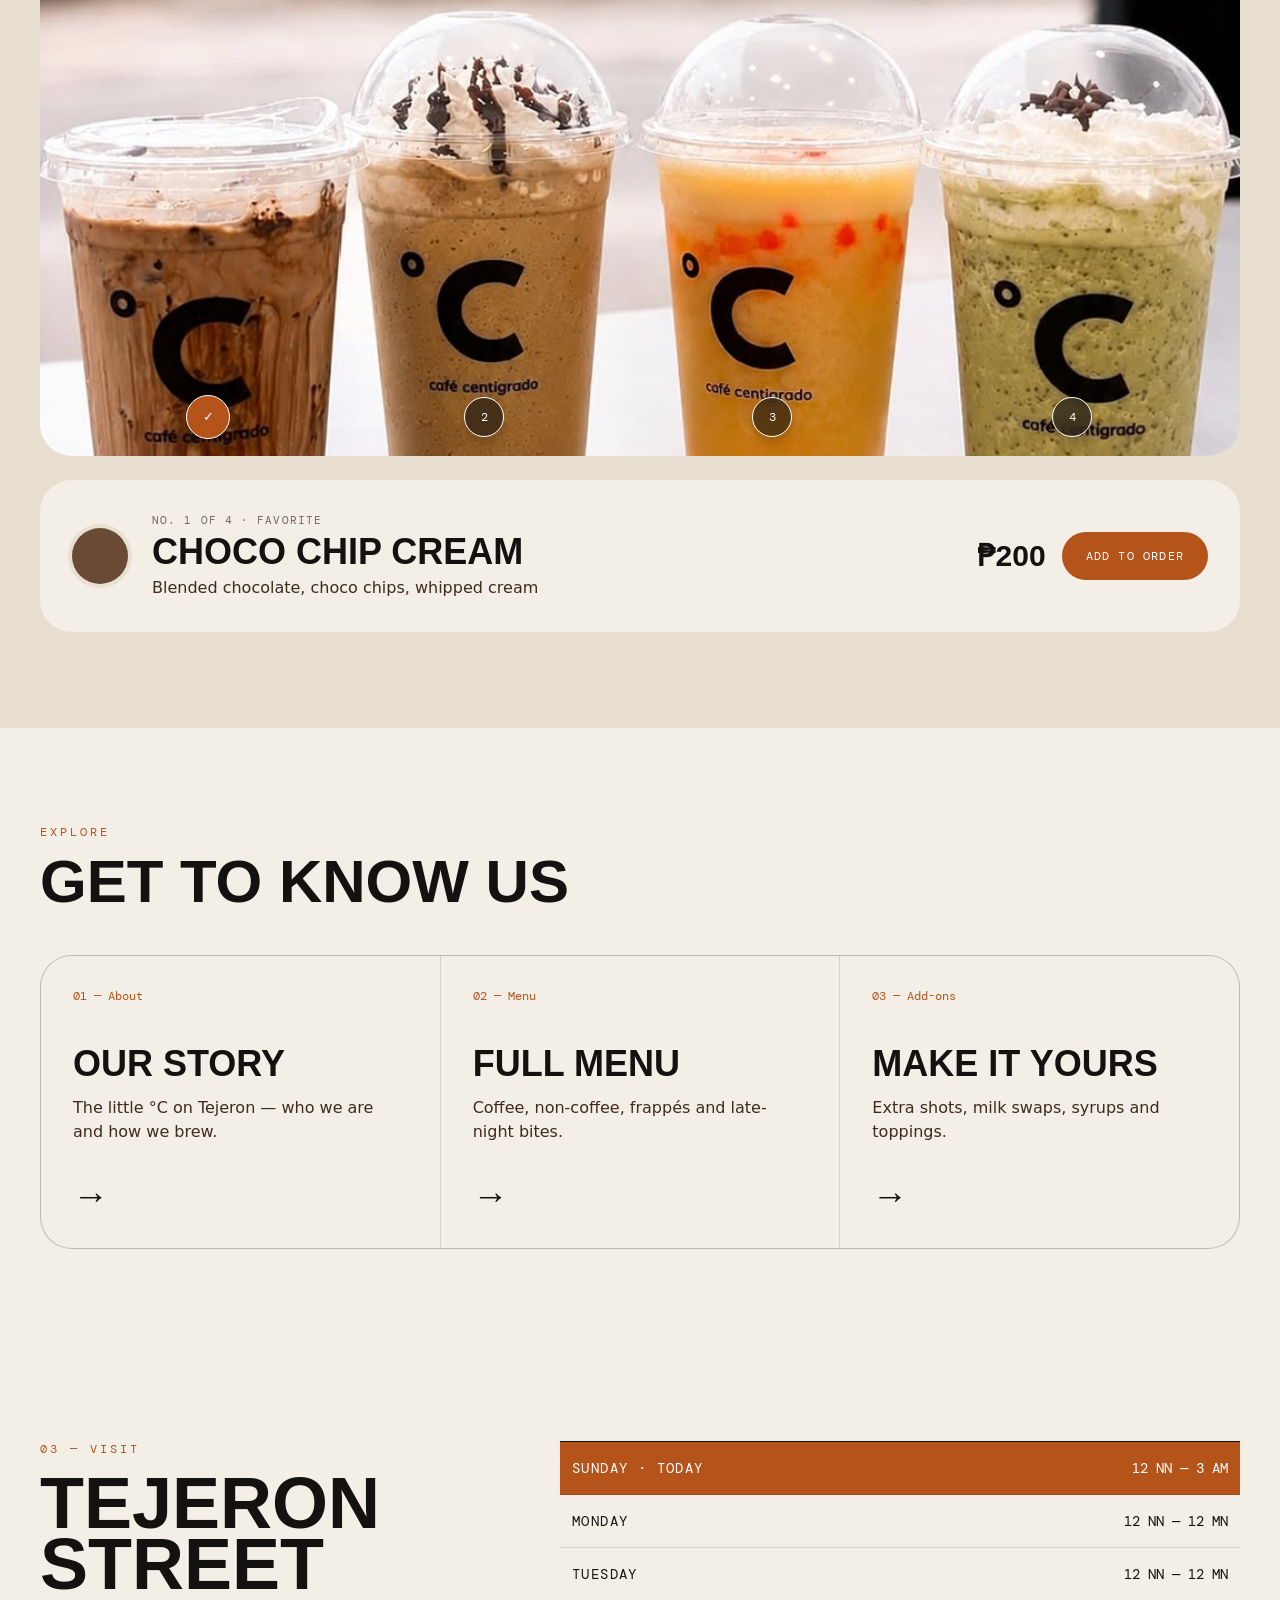
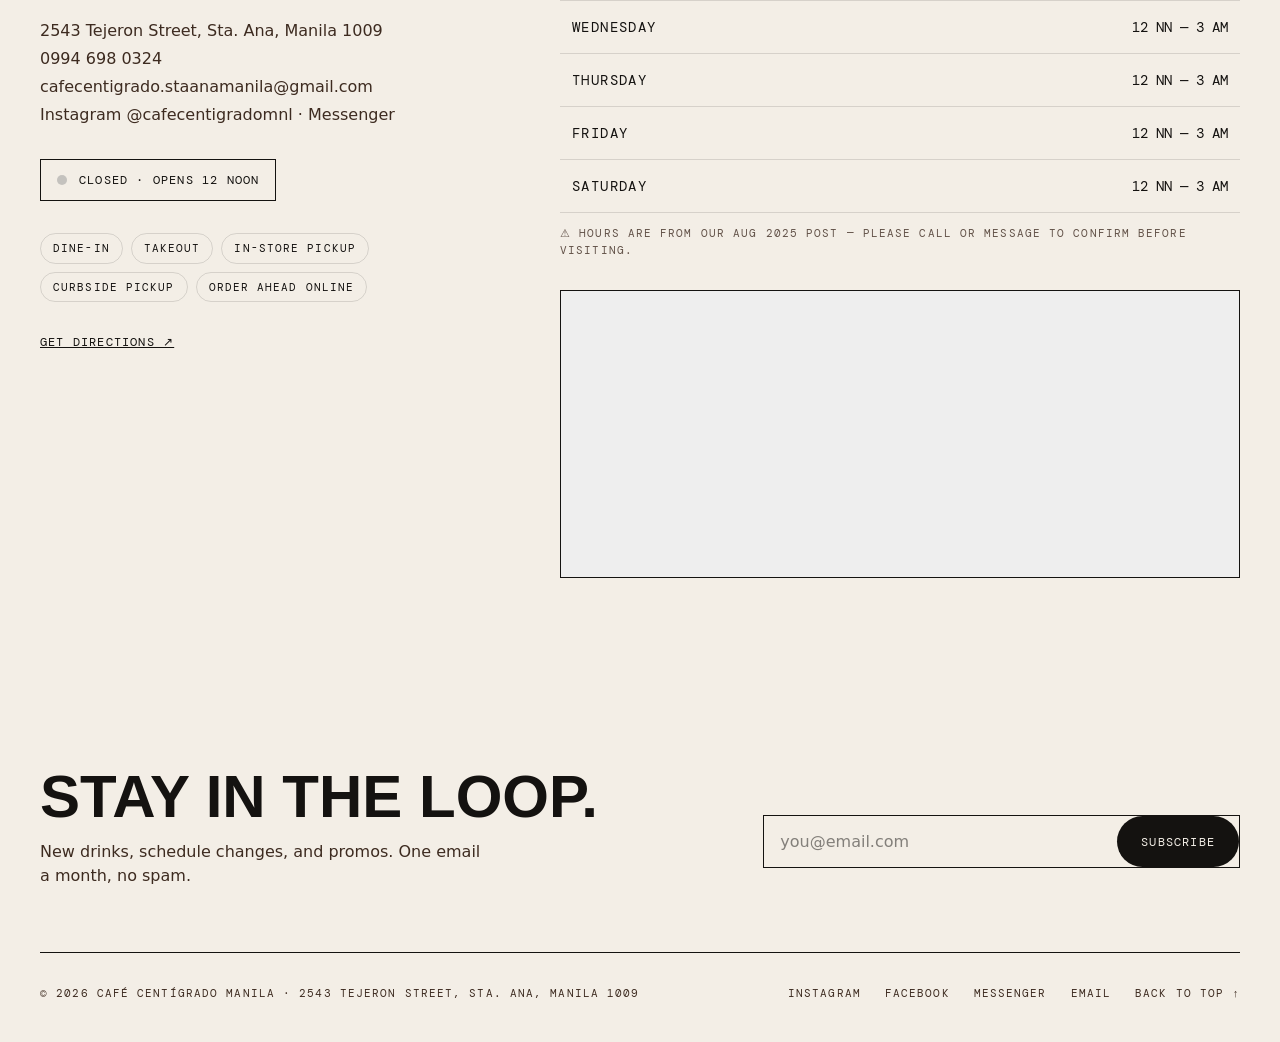
==== commit 4ee34a34: "Fixed the Slider in favourite drinks section" ====
--- a/AmenCode/index.html
+++ b/AmenCode/index.html
@@ -10,7 +10,7 @@
   <link
     href="https://fonts.googleapis.com/css2?family=Big+Shoulders+Display:wght@400;700;900&family=DM+Mono:wght@400&family=Hanken+Grotesk:wght@400&display=swap"
     rel="stylesheet">
-  <link rel="stylesheet" href="/Group8/AmenCode/styles.css">
+  <link rel="stylesheet" href="/AmenCode/styles.css">
 </head>
 
 <body>
@@ -18,16 +18,16 @@
   <header class="header">
     <div class="container header__inner">
       <a class="logo" href="#top">
-        <img class="logo__mark" src="/Group8/AmenPhoto/logo-mark.png" alt="">
+        <img class="logo__mark" src="/AmenPhoto/logo-mark.png" alt="">
         <span class="logo__text"><span class="logo__name">Café Centígrado</span><span class="logo__sub">Sta. Ana ·
             Manila</span></span>
       </a>
       <nav class="nav" aria-label="Primary">
         <div class="nav__links" id="navLinks">
           <a class="nav__link is-active" href="#top">Home</a><a class="nav__link"
-            href="/Group8/AmenCode/about.html">About</a><a class="nav__link"
-            href="/Group8/AmenCode/menu.html">Menu</a><a class="nav__link"
-            href="/Group8/AmenCode/addons.html">Add-ons</a>
+            href="/AmenCode/about.html">About</a><a class="nav__link"
+            href="/AmenCode/menu.html">Menu</a><a class="nav__link"
+            href="/AmenCode/addons.html">Add-ons</a>
         </div>
         <!-- ===== ACCOUNT BUTTON =====
     Paste this block inside <nav class="nav">, just before the Order button, on every page.
@@ -45,8 +45,8 @@
               <p class="mono-sm">Account</p>
               <p class="account__text">You're not signed in.</p>
               <div class="account__actions">
-                <a class="btn btn--fill" href="/Group8/AmenCode/SignUp.html">Sign in</a>
-                <a class="btn btn--line" href="/Group8/AmenCode/SignUp.html#signup">Create account</a>
+                <a class="btn btn--fill" href="/AmenCode/SignUp.html">Sign in</a>
+                <a class="btn btn--line" href="/AmenCode/SignUp.html#signup">Create account</a>
               </div>
             </div>
             <div id="accountIn" hidden>
@@ -54,7 +54,7 @@
               <p class="account__name" id="accountName"></p>
               <p class="mono-sm account__email" id="accountEmail"></p>
               <div class="account__actions">
-                <a class="btn btn--fill" href="/Group8/AmenCode/SignUp.html">My account</a>
+                <a class="btn btn--fill" href="/AmenCode/SignUp.html">My account</a>
                 <button class="btn btn--line" type="button" id="accountOutBtn">Log out</button>
               </div>
             </div>
@@ -78,8 +78,8 @@
           <p class="hero__text">Bringing you high quality coffee drinks in the city. Iced lattes, frappés and fruity
             coolers on Tejeron Street — open daily from 12 noon.</p>
           <div class="hero__btns">
-            <a class="btn btn--fill" href="/Group8/AmenCode/menu.html">Order for pickup →</a>
-            <a class="btn btn--line" href="/Group8/AmenCode/menu.html">Order for pickup</a>
+            <a class="btn btn--fill" href="/AmenCode/menu.html">Order for pickup →</a>
+            <a class="btn btn--line" href="/AmenCode/menu.html">Order for pickup</a>
           </div>
           <dl class="stats">
             <div>
@@ -99,7 +99,7 @@
         <figure class="hero__figure">
           <div class="hero__img">
             <!-- Replace: PHOTO/best.jpg -->
-            <img src="/Group8/AmenPhoto/best.jpg" alt="Four Café Centígrado drinks under the words Pick Your Drink">
+            <img src="/AmenPhoto/best.jpg" alt="Four Café Centígrado drinks under the words Pick Your Drink">
           </div>
           <figcaption class="loc"><span>Find us</span><b>2543 Tejeron Street</b></figcaption>
           <a class="badge" href="#pick"><span class="badge__in">Try<br>the 4</span></a>
@@ -123,7 +123,7 @@
         </div>
         <div class="pick__stage">
           <!-- Replace: PHOTO/best.jpg -->
-          <img src="/Group8/AmenPhoto/best.jpg"
+          <img id="pImg" src="/AmenPhoto/best.jpg"
             alt="Iced mocha, mocha frappé, mango popping boba and matcha frappé in Café Centígrado cups">
           <div class="pick__cups" id="cups" role="radiogroup" aria-label="Choose a drink"></div>
         </div>
@@ -147,19 +147,19 @@
         <p class="eyebrow">Explore</p>
         <h2 class="h2-lg">Get to know us</h2>
         <div class="cards">
-          <a class="card" href="/Group8/AmenCode/about.html">
+          <a class="card" href="/AmenCode/about.html">
             <p class="card__tag">01 — About</p>
             <h3>Our story</h3>
             <p class="card__text">The little °C on Tejeron — who we are and how we brew.</p><span
               class="card__arrow">→</span>
           </a>
-          <a class="card" href="/Group8/AmenCode/menu.html">
+          <a class="card" href="/AmenCode/menu.html">
             <p class="card__tag">02 — Menu</p>
             <h3>Full menu</h3>
             <p class="card__text">Coffee, non-coffee, frappés and late-night bites.</p><span
               class="card__arrow">→</span>
           </a>
-          <a class="card" href="/Group8/AmenCode/addons.html">
+          <a class="card" href="/AmenCode/addons.html">
             <p class="card__tag">03 — Add-ons</p>
             <h3>Make it yours</h3>
             <p class="card__text">Extra shots, milk swaps, syrups and toppings.</p><span class="card__arrow">→</span>
@@ -238,7 +238,7 @@
     <div class="cart__body" id="cartBody"></div>
     <div class="cart__total" id="cartTotal" hidden><span>Total</span><span id="totalAmt">₱0</span></div>
   </aside>
-  <script src="/Group8/AmenCode/script.js"></script>
+  <script src="/AmenCode/script.js"></script>
 </body>
 
 </html>
--- a/AmenCode/styles.css
+++ b/AmenCode/styles.css
@@ -0,0 +1,1571 @@
+/* Café Centígrado — base styles (all pages) */
+
+:root {
+  --bg: #f3eee6;
+  --beige: #e8dfd1;
+  --ink: #141210;
+  --accent: #b4531a;
+  --brown: #3d2b20;
+  --green: #6f8a2e;
+  --muted: rgba(61, 43, 32, 0.7);
+  --hair: rgba(20, 18, 16, 0.13);
+  --display: 'Big Shoulders Display', Impact, sans-serif;
+  --mono: 'DM Mono', ui-monospace, monospace;
+  --body: 'Hanken Grotesk', system-ui, sans-serif;
+}
+
+*,
+*::before,
+*::after {
+  box-sizing: border-box;
+}
+
+html {
+  scroll-behavior: smooth;
+  scroll-padding-top: 80px;
+}
+
+body {
+  margin: 0;
+  background: var(--bg);
+  color: var(--ink);
+  font-family: var(--body);
+  font-size: 16px;
+  line-height: 24px;
+}
+
+a {
+  color: inherit;
+  text-decoration: none;
+}
+
+button {
+  font: inherit;
+  color: inherit;
+  cursor: pointer;
+  background: none;
+  border: 0;
+  padding: 0;
+}
+
+h1,
+h2,
+h3,
+p,
+dl,
+dd,
+dt,
+ul,
+address,
+figure {
+  margin: 0;
+  padding: 0;
+}
+
+ul {
+  list-style: none;
+}
+
+address {
+  font-style: normal;
+}
+
+img {
+  display: block;
+  max-width: 100%;
+}
+
+:focus-visible {
+  outline: 2px solid var(--accent);
+  outline-offset: 3px;
+}
+
+.container {
+  width: 100%;
+  max-width: 1280px;
+  margin: 0 auto;
+  padding-left: 40px;
+  padding-right: 40px;
+}
+
+.eyebrow {
+  font: 400 12px/16px var(--mono);
+  letter-spacing: 3px;
+  text-transform: uppercase;
+  color: var(--accent);
+}
+
+.mono-sm {
+  font: 400 11px/16.5px var(--mono);
+  letter-spacing: 1.1px;
+  text-transform: uppercase;
+  color: var(--muted);
+}
+
+.h2-xl,
+.h2-lg,
+.h2-visit,
+.pick__name,
+.cart__head h2 {
+  font-family: var(--display);
+  font-weight: 900;
+  text-transform: uppercase;
+}
+
+.h2-xl {
+  font-size: 96px;
+  line-height: 81.6px;
+  padding-top: 16px;
+}
+
+.h2-lg {
+  font-size: 60px;
+  line-height: 51px;
+  padding-top: 16px;
+}
+
+/* Buttons */
+.btn {
+  display: inline-flex;
+  align-items: center;
+  justify-content: center;
+  padding: 16px 24px;
+  border-radius: 999px;
+  font: 400 12px/16px var(--mono);
+  letter-spacing: 1.2px;
+  text-transform: uppercase;
+  white-space: nowrap;
+  transition: transform 0.15s, opacity 0.15s;
+}
+
+.btn:hover {
+  transform: translateY(-1px);
+}
+
+.btn--fill {
+  background: var(--accent);
+  color: #fff;
+}
+
+.btn--line {
+  border: 1.693px solid var(--ink);
+  color: var(--ink);
+}
+
+/* Header */
+.header {
+  position: sticky;
+  top: 0;
+  z-index: 20;
+  background: var(--bg);
+  border-bottom: 1.693px solid transparent;
+}
+
+.header__inner {
+  display: flex;
+  align-items: center;
+  justify-content: space-between;
+  padding-top: 16px;
+  padding-bottom: 16px;
+}
+
+.logo {
+  display: flex;
+  align-items: center;
+  gap: 10px;
+}
+
+.logo__mark {
+  width: 36px;
+  height: 36px;
+  border-radius: 50%;
+}
+
+.logo__text {
+  display: flex;
+  flex-direction: column;
+  width: 147.4px;
+}
+
+.logo__name {
+  font: 900 24px/32px var(--display);
+  letter-spacing: -0.6px;
+  text-transform: uppercase;
+  white-space: nowrap;
+}
+
+.logo__sub {
+  font: 400 9px/9px var(--mono);
+  letter-spacing: 2.7px;
+  text-transform: uppercase;
+  color: var(--muted);
+  white-space: nowrap;
+}
+
+.nav {
+  display: flex;
+  align-items: center;
+  gap: 32px;
+}
+
+.nav__links {
+  display: flex;
+  align-items: center;
+  gap: 32px;
+}
+
+.nav__link {
+  position: relative;
+  padding: 4px 0;
+  font: 400 12px/16px var(--mono);
+  letter-spacing: 1.2px;
+  text-transform: uppercase;
+}
+
+.nav__link::after {
+  content: '';
+  position: absolute;
+  left: 0;
+  right: 0;
+  top: 25px;
+  height: 1px;
+  background: var(--accent);
+  transform: scaleX(0);
+  transform-origin: left;
+  transition: transform 0.2s;
+}
+
+.nav__link:hover::after,
+.nav__link.is-active::after {
+  transform: scaleX(1);
+}
+
+.nav__link.is-active {
+  color: var(--accent);
+}
+
+.cart-btn {
+  display: flex;
+  align-items: center;
+  gap: 8px;
+  background: var(--ink);
+  color: var(--bg);
+  padding: 8px 16px;
+  font: 400 12px/16px var(--mono);
+  letter-spacing: 1.2px;
+  text-transform: uppercase;
+}
+
+.cart-btn__count {
+  min-width: 20px;
+  height: 20px;
+  padding: 0 4px;
+  display: grid;
+  place-items: center;
+  background: var(--bg);
+  color: var(--ink);
+}
+
+/* Mobile menu button + link group */
+.nav__links {
+  display: flex;
+  align-items: center;
+  gap: 32px;
+}
+
+.nav-toggle {
+  display: none;
+  width: 40px;
+  height: 36px;
+  flex-direction: column;
+  align-items: center;
+  justify-content: center;
+  gap: 5px;
+  border: 1.693px solid var(--ink);
+}
+
+.nav-toggle span {
+  display: block;
+  width: 18px;
+  height: 2px;
+  background: var(--ink);
+  transition: transform 0.2s, opacity 0.2s;
+}
+
+.header.is-menu .nav-toggle span:nth-child(1) {
+  transform: translateY(7px) rotate(45deg);
+}
+
+.header.is-menu .nav-toggle span:nth-child(2) {
+  opacity: 0;
+}
+
+.header.is-menu .nav-toggle span:nth-child(3) {
+  transform: translateY(-7px) rotate(-45deg);
+}
+
+/* Hero */
+.hero {
+  overflow: hidden;
+  position: relative;
+}
+
+.hero__grid {
+  display: grid;
+  grid-template-columns: repeat(12, 1fr);
+  column-gap: 40px;
+  align-items: center;
+  padding-top: 48px;
+  padding-bottom: 80px;
+  min-height: 1003.5px;
+}
+
+.hero__copy {
+  grid-column: 1 / span 6;
+}
+
+.hero__figure {
+  grid-column: 7 / span 6;
+  position: relative;
+  height: 707.8px;
+}
+
+.status-pill {
+  display: inline-flex;
+  align-items: center;
+  gap: 10px;
+  padding: 8px 16px;
+  border: 1.693px solid rgba(111, 138, 46, 0.4);
+  border-radius: 999px;
+  font: 400 11px/16.5px var(--mono);
+  letter-spacing: 1.1px;
+  text-transform: uppercase;
+}
+
+.status-pill__dot {
+  width: 8px;
+  height: 8px;
+  border-radius: 50%;
+  background: var(--green);
+  opacity: 0.52;
+}
+
+.status-pill__dot--lg {
+  width: 10px;
+  height: 10px;
+}
+
+.hero__title {
+  padding-top: 24px;
+  font: 900 152px/121.6px var(--display);
+  letter-spacing: -3.8px;
+  text-transform: uppercase;
+}
+
+.hero__title span {
+  color: var(--accent);
+}
+
+.hero__text {
+  padding-top: 32px;
+  max-width: 448px;
+  font-size: 18px;
+  line-height: 29.25px;
+  color: var(--brown);
+}
+
+.hero__btns {
+  display: flex;
+  gap: 12px;
+  padding-top: 32px;
+}
+
+.stats {
+  display: grid;
+  grid-template-columns: repeat(3, 1fr);
+  max-width: 448px;
+  margin-top: 40px;
+  border-top: 1.693px solid var(--hair);
+  border-bottom: 1.693px solid var(--hair);
+}
+
+.stats div {
+  display: flex;
+  flex-direction: column;
+  justify-content: flex-end;
+  padding: 16px;
+  min-height: 83px;
+}
+
+.stats div:first-child {
+  padding-left: 0;
+}
+
+.stats div:not(:last-child) {
+  border-right: 1.693px solid var(--hair);
+}
+
+.stats dd {
+  font: 900 30px/36px var(--display);
+  white-space: nowrap;
+}
+
+.stats dt {
+  font: 400 10px/15px var(--mono);
+  letter-spacing: 1px;
+  text-transform: uppercase;
+  color: var(--muted);
+}
+
+.hero__img {
+  height: 100%;
+  border-radius: 32px;
+  overflow: hidden;
+  background: var(--beige);
+  box-shadow: 0 40px 80px -30px rgba(20, 18, 16, 0.45);
+}
+
+.hero__img img {
+  width: 100%;
+  height: 100%;
+  object-fit: cover;
+}
+
+.loc {
+  position: absolute;
+  left: 32px;
+  top: 652.9px;
+  width: 183px;
+  padding: 16px 20px;
+  border-radius: 16px;
+  background: var(--ink);
+  box-shadow: 0 20px 12.5px rgba(0, 0, 0, 0.1), 0 8px 5px rgba(0, 0, 0, 0.1);
+}
+
+.loc span {
+  display: block;
+  font: 400 10px/15px var(--mono);
+  letter-spacing: 1px;
+  text-transform: uppercase;
+  color: rgba(243, 238, 230, 0.6);
+}
+
+.loc b {
+  display: block;
+  font: 700 20px/28px var(--display);
+  text-transform: uppercase;
+  color: var(--bg);
+  white-space: nowrap;
+}
+
+.badge {
+  position: absolute;
+  left: 495px;
+  top: 23px;
+  width: 114px;
+  height: 114px;
+  display: grid;
+  place-items: center;
+  transition: transform 0.2s;
+}
+
+.badge__in {
+  width: 96px;
+  height: 96px;
+  border-radius: 50%;
+  background: var(--accent);
+  color: #fff;
+  display: grid;
+  place-items: center;
+  text-align: center;
+  font: 900 18px/18px var(--display);
+  text-transform: uppercase;
+  transform: rotate(12deg);
+  filter: drop-shadow(0 20px 12.5px rgba(0, 0, 0, 0.1)) drop-shadow(0 8px 5px rgba(0, 0, 0, 0.1));
+}
+
+.badge:hover {
+  transform: scale(1.05);
+}
+
+/* Ticker */
+.ticker {
+  background: var(--ink);
+  border-top: 1.693px solid var(--ink);
+  border-bottom: 1.693px solid var(--ink);
+  padding: 12px 0;
+  overflow: hidden;
+  white-space: nowrap;
+}
+
+.ticker__track {
+  display: inline-flex;
+  gap: 40px;
+  font: 700 24px/32px var(--display);
+  text-transform: uppercase;
+  color: var(--bg);
+  animation: tick 36s linear infinite;
+}
+
+.ticker__track i {
+  font-style: normal;
+  color: var(--accent);
+}
+
+.ticker__track>* {
+  flex: none;
+}
+
+@keyframes tick {
+  to {
+    transform: translateX(-50%);
+  }
+}
+
+/* Pick your drink */
+.pick {
+  background: var(--beige);
+}
+
+.pick__inner {
+  padding-top: 96px;
+  padding-bottom: 96px;
+}
+
+.pick__head {
+  display: flex;
+  align-items: flex-end;
+  justify-content: space-between;
+  gap: 40px;
+}
+
+.pick__intro {
+  max-width: 384px;
+  color: var(--brown);
+}
+
+.pick__stage {
+  position: relative;
+  height: 588.9px;
+  margin-top: 40px;
+  border-radius: 32px;
+  overflow: hidden;
+  background: var(--bg);
+}
+
+.pick__stage>img {
+  width: 100%;
+  height: 100%;
+  object-fit: cover;
+}
+
+.pick__cups {
+  position: absolute;
+  inset: 0;
+}
+
+.cup {
+  position: absolute;
+  top: 0;
+  height: 100%;
+  width: 22%;
+}
+
+.cup:nth-child(1) {
+  left: var(--cup1, 3%);
+}
+
+.cup:nth-child(2) {
+  left: var(--cup2, 26%);
+}
+
+.cup:nth-child(3) {
+  left: var(--cup3, 50%);
+}
+
+.cup:nth-child(4) {
+  left: var(--cup4, 75%);
+}
+
+.cup__num {
+  position: absolute;
+  left: 50%;
+  bottom: 19px;
+  transform: translateX(-50%);
+  width: 40px;
+  height: 40px;
+  display: grid;
+  place-items: center;
+  border: 1.693px solid #fff;
+  border-radius: 50%;
+  background: rgba(20, 18, 16, 0.6);
+  backdrop-filter: blur(8px);
+  box-shadow: 0 10px 15px rgba(0, 0, 0, 0.1), 0 4px 6px rgba(0, 0, 0, 0.1);
+  font: 400 12px/16px var(--mono);
+  color: #fff;
+  transition: all 0.2s;
+}
+
+.cup:hover .cup__num {
+  background: rgba(20, 18, 16, 0.85);
+}
+
+.cup.is-on .cup__num {
+  width: 44px;
+  height: 44px;
+  bottom: 17px;
+  border-width: 1.862px;
+  background: var(--accent);
+  font-size: 13.2px;
+}
+
+.pick__info {
+  display: grid;
+  grid-template-columns: 56px 1fr auto;
+  align-items: center;
+  gap: 24px;
+  margin-top: 24px;
+  padding: 32px;
+  border-radius: 32px;
+  background: var(--bg);
+}
+
+.pick__swatch {
+  width: 56px;
+  height: 56px;
+  border-radius: 50%;
+  background: #6b4a35;
+  box-shadow: 0 0 0 4px var(--beige);
+}
+
+.pick__name {
+  font-size: 36px;
+  line-height: 40px;
+  padding-top: 4px;
+}
+
+.pick__desc {
+  padding-top: 4px;
+  color: var(--brown);
+}
+
+.pick__buy {
+  display: flex;
+  align-items: center;
+  gap: 16px;
+}
+
+.price {
+  font: 900 30px/36px var(--display);
+}
+
+/* Explore */
+.explore__inner {
+  padding-top: 96px;
+  padding-bottom: 96px;
+}
+
+.cards {
+  display: grid;
+  grid-template-columns: repeat(3, 1fr);
+  gap: 1px;
+  margin-top: 48px;
+  border: 1.693px solid var(--hair);
+  border-radius: 32px;
+  overflow: hidden;
+  background: var(--hair);
+}
+
+.card {
+  display: flex;
+  flex-direction: column;
+  padding: 32px;
+  background: var(--bg);
+  transition: background 0.2s;
+}
+
+.card:hover {
+  background: #f8f4ed;
+}
+
+.card__tag {
+  font: 400 12px/16px var(--mono);
+  color: var(--accent);
+}
+
+.card h3 {
+  padding-top: 40px;
+  font: 900 36px/40px var(--display);
+  text-transform: uppercase;
+  min-height: 80px;
+}
+
+.card__text {
+  padding-top: 12px;
+  color: var(--brown);
+}
+
+.card__arrow {
+  padding-top: 32px;
+  font: 400 36px/40px var(--display);
+  transition: transform 0.2s;
+}
+
+.card:hover .card__arrow {
+  transform: translateX(6px);
+}
+
+/* Visit */
+.visit__grid {
+  display: grid;
+  grid-template-columns: repeat(12, 1fr);
+  column-gap: 48px;
+  padding-top: 96px;
+  padding-bottom: 96px;
+}
+
+.visit__info {
+  grid-column: 1 / span 5;
+}
+
+.visit__hours {
+  grid-column: 6 / span 7;
+}
+
+.h2-visit {
+  padding-top: 16px;
+  font-size: 72px;
+  line-height: 61.2px;
+}
+
+.address {
+  padding-top: 24px;
+  color: var(--brown);
+}
+
+.address p+p {
+  padding-top: 4px;
+}
+
+.open-box {
+  display: inline-flex;
+  align-items: center;
+  gap: 12px;
+  margin-top: 32px;
+  padding: 12px 16px;
+  border: 1.693px solid var(--ink);
+  font: 400 12px/16px var(--mono);
+  letter-spacing: 1.2px;
+  text-transform: uppercase;
+}
+
+.tags {
+  display: flex;
+  flex-wrap: wrap;
+  gap: 8px;
+  padding-top: 32px;
+}
+
+.tags li {
+  padding: 6px 12px;
+  border: 1.693px solid var(--hair);
+  border-radius: 999px;
+  font: 400 11px/16.5px var(--mono);
+  letter-spacing: 1.1px;
+  text-transform: uppercase;
+}
+
+.directions {
+  display: inline-block;
+  margin-top: 32px;
+  font: 400 12px/16px var(--mono);
+  letter-spacing: 1.2px;
+  text-transform: uppercase;
+  text-decoration: underline;
+}
+
+.hours {
+  width: 100%;
+  border-collapse: collapse;
+  border-top: 1.693px solid var(--ink);
+}
+
+.hours th,
+.hours td {
+  padding: 16px 12px;
+  border-bottom: 1.693px solid var(--hair);
+  font: 400 14px/20px var(--mono);
+  text-align: left;
+}
+
+.hours th {
+  letter-spacing: 1.4px;
+  text-transform: uppercase;
+  font-weight: 400;
+}
+
+.hours td {
+  text-align: right;
+}
+
+.hours tr.is-today th,
+.hours tr.is-today td {
+  background: var(--accent);
+  color: #fff;
+}
+
+.hours__note {
+  padding-top: 12px;
+  font: 400 11px/16.5px var(--mono);
+  letter-spacing: 1.1px;
+  text-transform: uppercase;
+  color: rgba(61, 43, 32, 0.8);
+}
+
+.map {
+  display: block;
+  width: 100%;
+  max-width: 680px;
+  height: 288px;
+  margin-top: 32px;
+  border: 1.693px solid var(--ink);
+  background: #eee;
+}
+
+/* Footer */
+.footer__inner {
+  padding-top: 96px;
+  padding-bottom: 40px;
+}
+
+.footer__top {
+  display: grid;
+  grid-template-columns: repeat(12, 1fr);
+  column-gap: 40px;
+  padding-bottom: 64px;
+  border-bottom: 1.693px solid var(--ink);
+}
+
+.footer__top>div {
+  grid-column: 1 / span 7;
+}
+
+.h2-foot {
+  padding-top: 0;
+  line-height: 54px;
+}
+
+.footer__text {
+  padding-top: 16px;
+  max-width: 448px;
+  color: var(--brown);
+}
+
+.subscribe {
+  grid-column: 8 / span 5;
+  align-self: end;
+}
+
+.subscribe__box {
+  display: flex;
+  align-items: stretch;
+  max-width: 477px;
+  border: 1.693px solid var(--ink);
+}
+
+.subscribe input {
+  flex: 1;
+  min-width: 0;
+  padding: 16px;
+  border: 0;
+  background: transparent;
+  font: 400 16px var(--body);
+  color: var(--ink);
+  outline-offset: -2px;
+}
+
+.subscribe input::placeholder {
+  color: rgba(20, 18, 16, 0.5);
+}
+
+.subscribe button {
+  margin: 0;
+  padding: 16px 24px;
+  border-radius: 999px;
+  background: var(--ink);
+  color: var(--bg);
+  font: 400 12px/16px var(--mono);
+  letter-spacing: 1.2px;
+  text-transform: uppercase;
+}
+
+.subscribe__msg {
+  min-height: 20px;
+  padding-top: 8px;
+  font: 400 11px/16.5px var(--mono);
+  letter-spacing: 1.1px;
+  text-transform: uppercase;
+  color: var(--accent);
+}
+
+.footer__bottom {
+  display: flex;
+  justify-content: space-between;
+  gap: 24px;
+  padding-top: 32px;
+  font: 400 11px/16.5px var(--mono);
+  letter-spacing: 1.1px;
+  text-transform: uppercase;
+  color: var(--brown);
+}
+
+.footer__nav {
+  display: flex;
+  gap: 24px;
+}
+
+.footer__nav a:hover {
+  color: var(--accent);
+}
+
+/* Cart drawer */
+.scrim {
+  position: fixed;
+  inset: 0;
+  z-index: 30;
+  background: rgba(20, 18, 16, 0.35);
+  opacity: 0;
+  pointer-events: none;
+  transition: opacity 0.3s;
+}
+
+.scrim.is-open {
+  opacity: 1;
+  pointer-events: auto;
+}
+
+.cart {
+  position: fixed;
+  top: 0;
+  right: 0;
+  bottom: 0;
+  z-index: 40;
+  width: 448px;
+  max-width: 100%;
+  display: flex;
+  flex-direction: column;
+  background: var(--bg);
+  box-shadow: -20px 0 60px rgba(20, 18, 16, 0.15);
+  transform: translateX(105%);
+  transition: transform 0.3s;
+}
+
+.cart.is-open {
+  transform: none;
+}
+
+.cart__head {
+  display: flex;
+  align-items: center;
+  justify-content: space-between;
+  padding: 24px;
+  border-bottom: 1.693px solid var(--ink);
+}
+
+.cart__head h2 {
+  font-size: 36px;
+  line-height: 40px;
+}
+
+.cart__head button {
+  font: 400 12px/16px var(--mono);
+  letter-spacing: 1.2px;
+  text-transform: uppercase;
+}
+
+.cart__body {
+  flex: 1;
+  overflow: auto;
+  padding: 24px;
+}
+
+.cart__body .btn {
+  margin-top: 24px;
+  border: 1.693px solid var(--ink);
+  color: var(--ink);
+  background: none;
+}
+
+.cart__line {
+  display: flex;
+  align-items: center;
+  gap: 16px;
+  padding: 14px 0;
+  border-bottom: 1.693px solid var(--hair);
+}
+
+.cart__name {
+  flex: 1;
+  font-weight: 400;
+}
+
+.cart__name small {
+  display: block;
+  font: 400 11px/16.5px var(--mono);
+  letter-spacing: 1.1px;
+  text-transform: uppercase;
+  color: var(--muted);
+}
+
+.qty {
+  display: flex;
+  align-items: center;
+  gap: 10px;
+  font: 400 12px var(--mono);
+}
+
+.qty button {
+  width: 26px;
+  height: 26px;
+  border: 1.693px solid var(--ink);
+  border-radius: 50%;
+  line-height: 1;
+}
+
+.cart__total {
+  display: flex;
+  justify-content: space-between;
+  padding: 24px;
+  border-top: 1.693px solid var(--ink);
+  font: 900 30px/36px var(--display);
+  text-transform: uppercase;
+}
+
+@media (prefers-reduced-motion: reduce) {
+  .ticker__track {
+    animation: none;
+  }
+
+  html {
+    scroll-behavior: auto;
+  }
+}
+
+/* Basic responsiveness (the Figma frame is desktop-only) */
+@media (max-width: 1100px) {
+  .hero__title {
+    font-size: clamp(80px, 13vw, 152px);
+    line-height: 0.8;
+  }
+
+  .badge {
+    left: auto;
+    right: 12px;
+  }
+}
+
+@media (max-width: 860px) {
+  .nav {
+    gap: 12px;
+  }
+
+  .nav-toggle {
+    display: flex;
+    order: 2;
+  }
+
+  .nav__links {
+    display: none;
+    position: absolute;
+    top: 100%;
+    left: 0;
+    right: 0;
+    flex-direction: column;
+    align-items: flex-start;
+    gap: 0;
+    padding: 8px 20px 20px;
+    background: var(--bg);
+    border-bottom: 1.693px solid var(--ink);
+  }
+
+  .header.is-menu .nav__links {
+    display: flex;
+  }
+
+  .nav__links .nav__link {
+    width: 100%;
+    padding: 14px 0;
+    font-size: 14px;
+    border-bottom: 1px solid var(--hair);
+  }
+
+  .nav__links .nav__link::after {
+    display: none;
+  }
+
+  .container {
+    padding-left: 20px;
+    padding-right: 20px;
+  }
+
+  .hero__grid {
+    display: block;
+    min-height: 0;
+    padding-bottom: 48px;
+  }
+
+  .hero__figure {
+    margin-top: 48px;
+    height: auto;
+  }
+
+  .hero__img {
+    aspect-ratio: 1 / 1.1;
+  }
+
+  .loc {
+    top: auto;
+    bottom: -20px;
+  }
+
+  .pick__head {
+    flex-direction: column;
+    align-items: flex-start;
+  }
+
+  .h2-xl {
+    font-size: 56px;
+    line-height: 50px;
+  }
+
+  .pick__stage {
+    height: 300px;
+  }
+
+  .cup__num {
+    bottom: 10px;
+  }
+
+  .pick__info {
+    grid-template-columns: 48px 1fr;
+  }
+
+  .pick__buy {
+    grid-column: 1 / -1;
+  }
+
+  .cards {
+    grid-template-columns: 1fr;
+  }
+
+  .visit__grid {
+    display: block;
+  }
+
+  .visit__hours {
+    margin-top: 48px;
+  }
+
+  .footer__top {
+    display: block;
+  }
+
+  .subscribe {
+    margin-top: 32px;
+  }
+
+  .footer__bottom {
+    flex-direction: column;
+  }
+
+  .footer__nav {
+    flex-wrap: wrap;
+  }
+}
+
+/* =====================================================================
+   PHOTO FITTING
+   Every photo sits in a box with the exact size, radius and colour from
+   the Figma file; the picture is cropped to fill it (object-fit: cover).
+   If your photo's framing differs from the original, nudge it here:
+     --pos-*  = which part of the photo stays visible (x% y%)
+     --zoom-* = zoom in (1 = fit, 1.15 = 15% closer)
+     --cup1..4 = where each numbered cup button sits across the drinks photo
+   ===================================================================== */
+:root {
+  --pos-hero: 50% 55%;
+  --zoom-hero: 1;
+  --pos-pick: 50% 50%;
+  --zoom-pick: 1;
+  --pos-about: 50% 50%;
+  --zoom-about: 1;
+  --pos-about-drinks: 50% 50%;
+  --cup1: 3%;
+  --cup2: 26%;
+  --cup3: 50%;
+  --cup4: 75%;
+}
+
+.logo__mark {
+  width: 35.98px;
+  height: 35.98px;
+  flex: none;
+  object-fit: contain;
+  border-radius: 50%;
+  background: var(--ink);
+}
+
+.hero__img img,
+.pick__stage>img {
+  display: block;
+  width: 100%;
+  height: 100%;
+  max-width: none;
+  object-fit: cover;
+  color: transparent;
+  font-size: 0;
+}
+
+.hero__img img {
+  object-position: var(--pos-hero);
+  transform: scale(var(--zoom-hero));
+}
+
+.pick__stage>img {
+  object-position: var(--pos-pick);
+  transform: scale(var(--zoom-pick));
+}
+
+/* =====================================================================
+   ACCOUNT BUTTON (person icon in the header, every page)
+   ===================================================================== */
+.account {
+  position: relative;
+}
+
+.account__btn {
+  display: grid;
+  place-items: center;
+  width: 40px;
+  height: 36px;
+  border: 1.693px solid var(--ink);
+  transition: background 0.2s, color 0.2s, border-color 0.2s;
+}
+
+.account__btn svg {
+  width: 20px;
+  height: 20px;
+  fill: none;
+  stroke: currentColor;
+  stroke-width: 1.8;
+  stroke-linecap: round;
+  stroke-linejoin: round;
+}
+
+.account__btn:hover,
+.account__btn[aria-expanded="true"] {
+  background: var(--ink);
+  color: var(--bg);
+}
+
+/* Orange when someone is signed in */
+.account__btn.is-in {
+  background: var(--accent);
+  border-color: var(--accent);
+  color: #fff;
+}
+
+.account__btn.is-in:hover,
+.account__btn.is-in[aria-expanded="true"] {
+  background: var(--ink);
+  border-color: var(--ink);
+}
+
+.account__panel {
+  position: absolute;
+  top: calc(100% + 12px);
+  right: 0;
+  z-index: 25;
+  width: 300px;
+  padding: 24px;
+  background: var(--bg);
+  border: 1.693px solid var(--ink);
+  box-shadow: 0 20px 40px -20px rgba(20, 18, 16, 0.35);
+}
+
+.account__panel[hidden],
+.account__panel [hidden] {
+  display: none;
+}
+
+.account__text {
+  padding-top: 8px;
+  color: var(--brown);
+}
+
+.account__name {
+  padding-top: 4px;
+  font: 900 30px/36px var(--display);
+  text-transform: uppercase;
+  overflow-wrap: anywhere;
+}
+
+.account__email {
+  padding-top: 4px;
+  overflow-wrap: anywhere;
+}
+
+.account__actions {
+  display: flex;
+  flex-direction: column;
+  gap: 12px;
+  padding-top: 20px;
+}
+
+/* Tablet and phone: the panel spans the header width so it never leaves the screen */
+@media (max-width: 860px) {
+  .account {
+    position: static;
+  }
+
+  .account__panel {
+    top: 100%;
+    left: 20px;
+    right: 20px;
+    width: auto;
+  }
+}
+
+/* Small phones: make room for the extra button in the header */
+@media (max-width: 520px) {
+  .header__inner {
+    gap: 8px;
+  }
+
+  .nav {
+    flex: none;
+    gap: 8px;
+  }
+
+  .logo {
+    min-width: 0;
+  }
+
+  .logo__text {
+    width: auto;
+    min-width: 0;
+  }
+
+  .logo__name {
+    font-size: 18px;
+    overflow: hidden;
+    text-overflow: ellipsis;
+  }
+
+  .logo__sub {
+    overflow: hidden;
+    text-overflow: ellipsis;
+  }
+
+  .cart-btn {
+    padding: 8px 10px;
+  }
+
+  .account__btn,
+  .nav-toggle {
+    width: 36px;
+  }
+}
+
+/* =====================================================================
+   CART: add-ons for a drink (list opens under each drink in the cart)
+   ===================================================================== */
+.cart__line {
+  flex-wrap: wrap;
+}
+
+.cart__extra {
+  flex-basis: 100%;
+}
+
+.cart__addon-btn {
+  padding: 6px 12px;
+  border: 1.693px solid var(--ink);
+  border-radius: 999px;
+  font: 400 11px/16px var(--mono);
+  letter-spacing: 1.1px;
+  text-transform: uppercase;
+  transition: background 0.15s, color 0.15s;
+}
+
+.cart__addon-btn:hover,
+.cart__addon-btn[aria-expanded="true"] {
+  background: var(--ink);
+  color: var(--bg);
+}
+
+.cart__addons {
+  margin-top: 12px;
+  padding: 16px;
+  border-radius: 16px;
+  background: var(--beige);
+}
+
+.cart__addons fieldset {
+  min-width: 0;
+  margin: 0;
+  padding: 0 0 12px;
+  border: 0;
+}
+
+.cart__addons legend {
+  padding: 0 0 4px;
+  font: 400 10px/15px var(--mono);
+  letter-spacing: 1px;
+  text-transform: uppercase;
+  color: var(--brown);
+}
+
+.cart__addons label {
+  display: flex;
+  align-items: center;
+  gap: 10px;
+  min-height: 32px;
+  font-size: 14px;
+  cursor: pointer;
+}
+
+.cart__addons label b {
+  margin-left: auto;
+  font: 400 12px/16px var(--mono);
+}
+
+.cart__addons input {
+  flex: none;
+  width: 18px;
+  height: 18px;
+  accent-color: var(--accent);
+}
+
+.cart__note {
+  font: 400 11px/16.5px var(--mono);
+  letter-spacing: 1.1px;
+  text-transform: uppercase;
+  color: var(--brown);
+}
+
+/* =====================================================================
+   ADMIN LOGIN (admin login page)
+   Everything here is scoped to .login so it cannot change the other
+   pages. (The unscoped #email rule used to restyle the newsletter box
+   in the footer of every page.)
+   ===================================================================== */
+
+/* Card with the photo on the right */
+.login {
+  background: #e9d6bd;
+  border-radius: 48px;
+  padding: 60px;
+  margin: 60px 50px;
+  position: relative;
+  overflow: hidden;
+}
+
+/* Keeps the text and form above the photo */
+.login>*:not(.login__photo) {
+  position: relative;
+  z-index: 1;
+}
+
+.login__photo {
+  position: absolute;
+  top: 0;
+  right: 0;
+  width: 55%;
+  height: 100%;
+  object-fit: cover;
+  z-index: 0;
+  pointer-events: none;
+  -webkit-mask-image: linear-gradient(to right, transparent, #000 65%);
+  mask-image: linear-gradient(to right, transparent, #000 65%);
+}
+
+/* Keeps the inputs off the photo */
+.login form {
+  max-width: 45%;
+}
+
+@media (max-width: 800px) {
+  .login__photo {
+    width: 100%;
+    opacity: 0.2;
+  }
+
+  .login form {
+    max-width: 100%;
+  }
+}
+
+.budi {
+  background: #f3eee6;
+  color: #121210;
+  font-family: "Hanken Grotesk", sans-serif;
+}
+
+.six {
+  font-family: "Space Mono", monospace;
+  letter-spacing: 2px;
+  text-transform: uppercase;
+}
+
+.rust {
+  color: #b85523;
+  font-family: "Space Mono", monospace;
+}
+
+.oop {
+  font: 64px/1 "arial", sans-serif;
+  text-transform: uppercase;
+  margin: 12px 0 40px;
+}
+
+.login .field {
+  position: relative;
+}
+
+/* Show / hide password button */
+.login #shw,
+.login .show {
+  position: absolute;
+  right: 8px;
+  top: 8px;
+  padding: 14px 22px;
+  font-size: 12px;
+  color: #fff;
+  background: #121210;
+}
+
+.login #error {
+  color: #a32a1a;
+  margin-bottom: 20px;
+}
+
+.boton {
+  padding: 20px 44px;
+  font-size: 14px;
+  color: #fff;
+  background: #b85523;
+  border: 0;
+  border-radius: 99px;
+  cursor: pointer;
+}
+
+.login #email,
+.login #password {
+  width: 100%;
+  padding: 22px;
+  margin-bottom: 28px;
+  font-size: 16px;
+  background: none;
+  border: 2px solid #121210;
+}
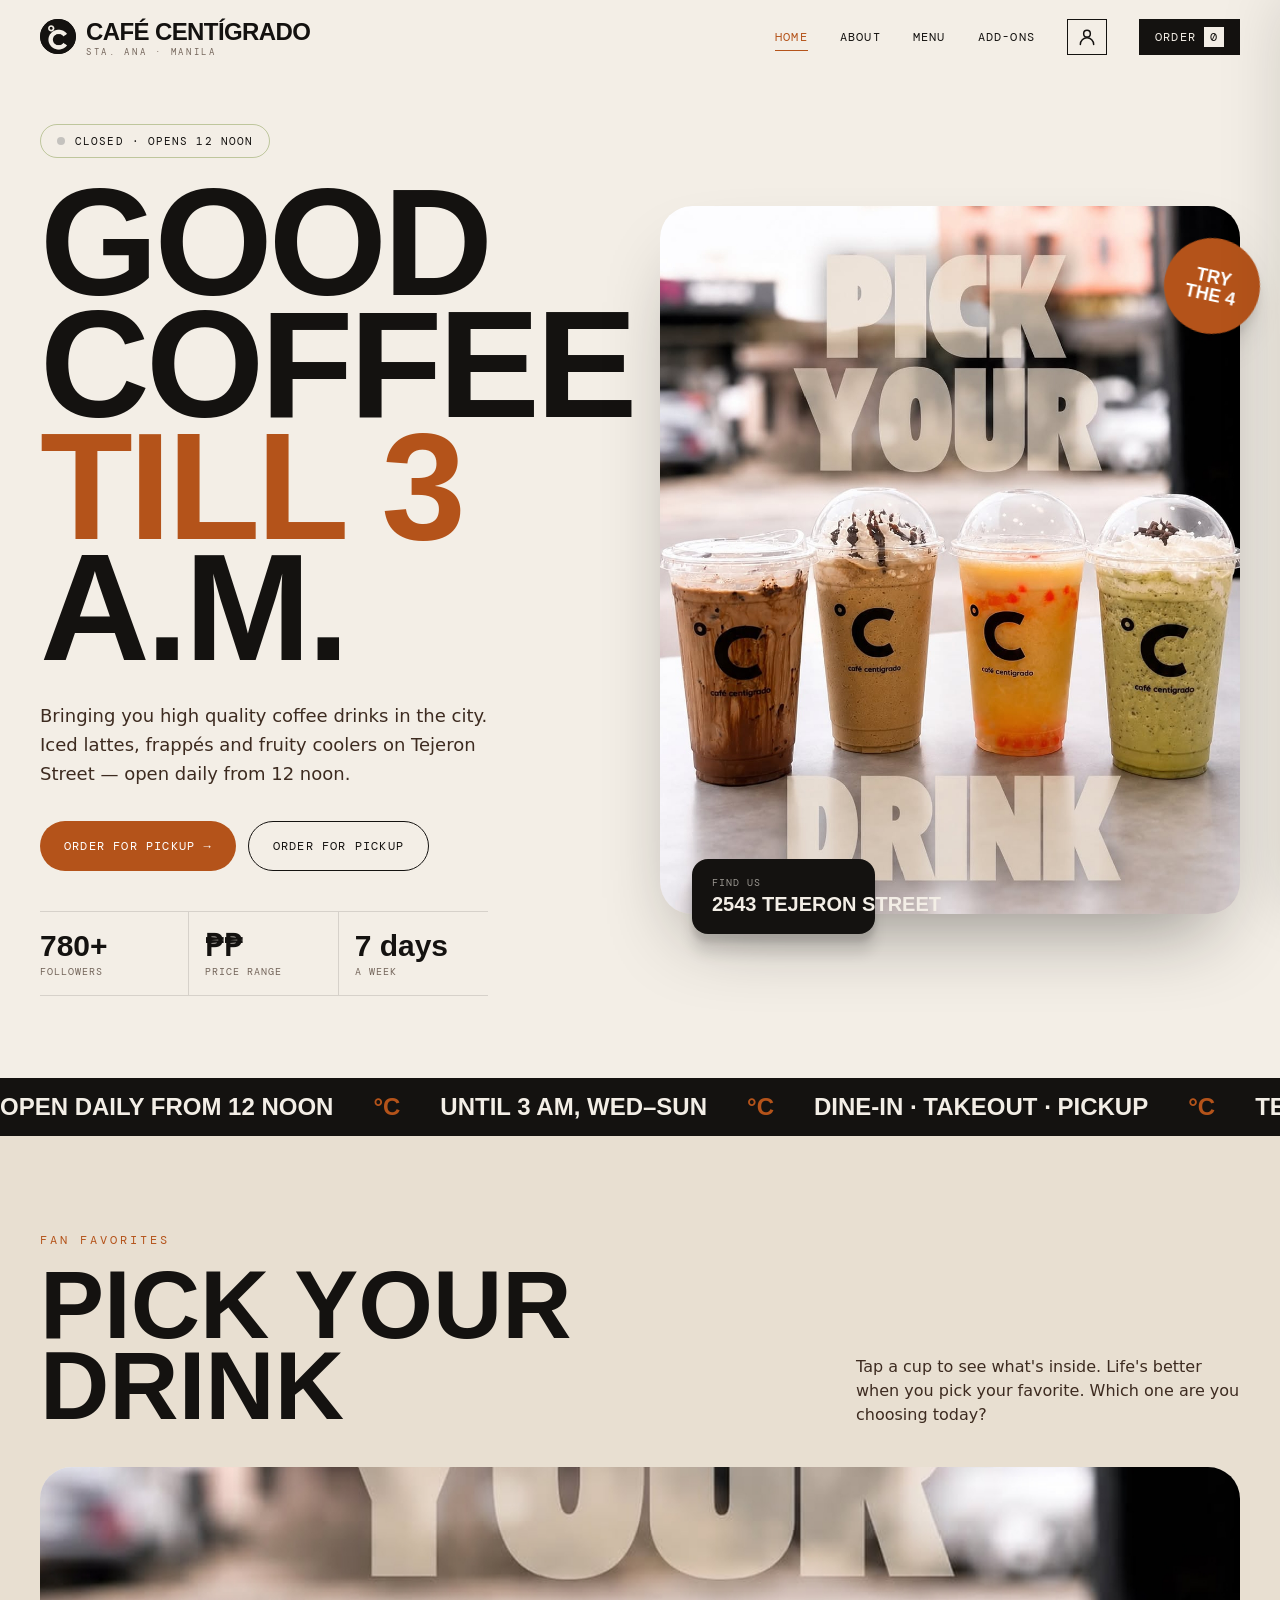
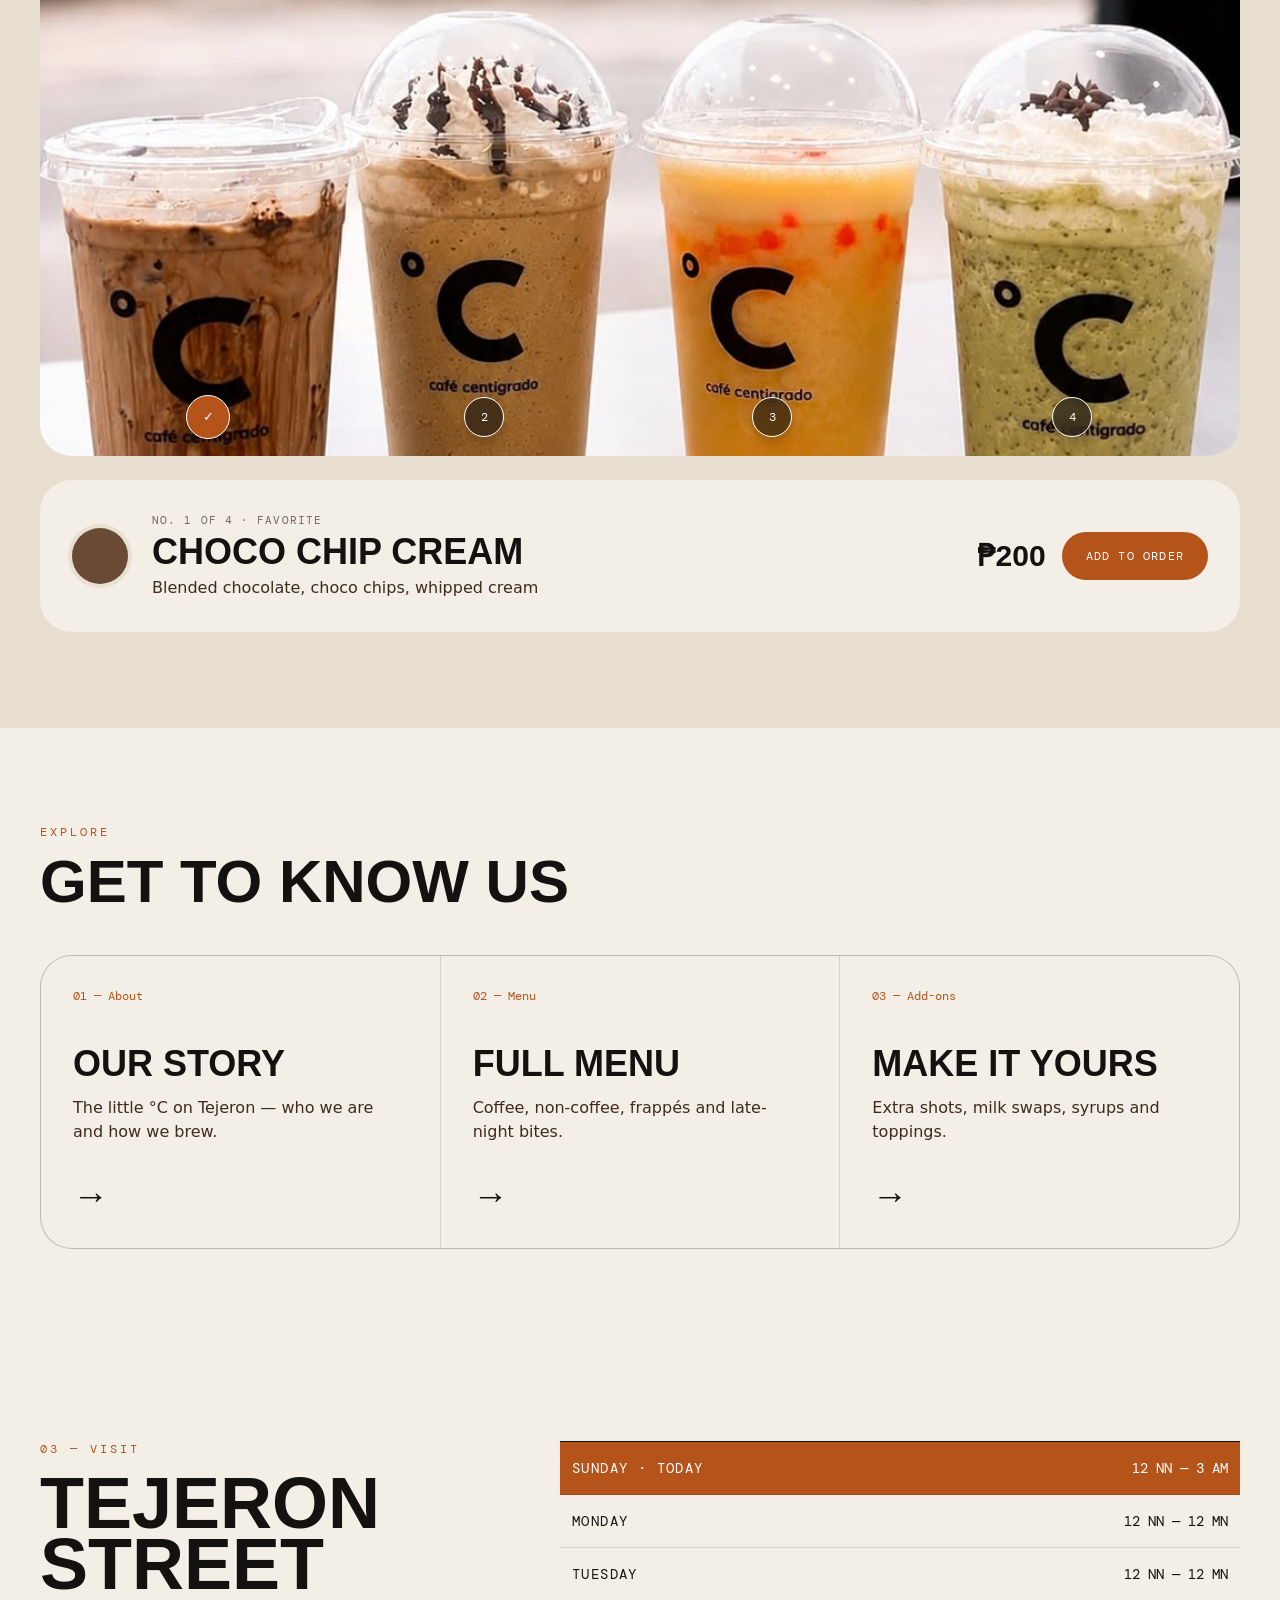
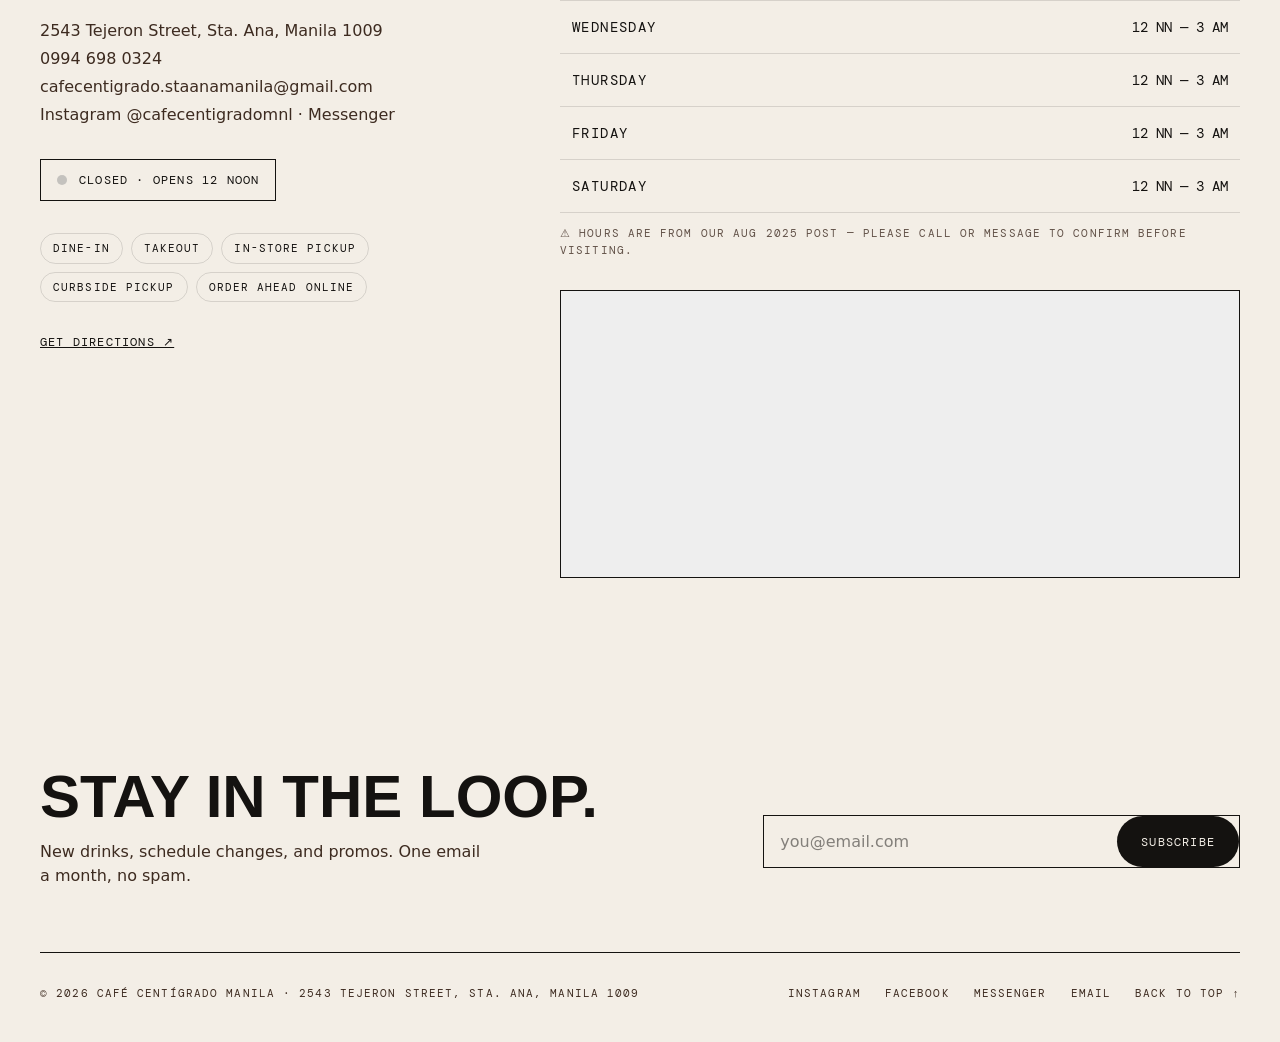
==== commit 2742f1b3: ""Added Comments and Organized Html code" "Fixed images"" ====
--- a/AmenCode/index.html
+++ b/AmenCode/index.html
@@ -13,6 +13,7 @@
   <link rel="stylesheet" href="/AmenCode/styles.css">
 </head>
 
+<!-- BODY -->
 <body>
   <!-- Header -->
   <header class="header">
@@ -40,6 +41,8 @@
               <path d="M4 21c0-4.4 3.6-8 8-8s8 3.6 8 8"></path>
             </svg>
           </button>
+
+          <!-- ACCOUNT BUTTON DROPDOWN -->
           <div class="account__panel" id="accountPanel" hidden>
             <div id="accountOut">
               <p class="mono-sm">Account</p>
@@ -67,8 +70,9 @@
       </nav>
     </div>
   </header>
+
   <main id="top">
-    <!-- Hero -->
+    <!-- HERO -->
     <section class="hero">
       <div class="container hero__grid">
         <div class="hero__copy">
@@ -87,7 +91,7 @@
               <dt>Followers</dt>
             </div>
             <div>
-              <dd>$$</dd>
+              <dd>₱₱</dd>
               <dt>Price range</dt>
             </div>
             <div>
@@ -106,11 +110,13 @@
         </figure>
       </div>
     </section>
-    <!-- Ticker -->
+
+    <!-- TICKER -->
     <div class="ticker" aria-hidden="true">
       <div class="ticker__track" id="ticker"></div>
     </div>
-    <!-- Pick your drink -->
+
+    <!-- PICK YOUR DRINK -->
     <section class="pick" id="pick">
       <div class="container pick__inner">
         <div class="pick__head">
@@ -141,7 +147,8 @@
         </div>
       </div>
     </section>
-    <!-- Explore -->
+
+    <!-- EXPLORE -->
     <section class="explore" id="explore">
       <div class="container explore__inner">
         <p class="eyebrow">Explore</p>
@@ -167,7 +174,8 @@
         </div>
       </div>
     </section>
-    <!-- Visit -->
+
+    <!-- VISIT -->
     <section class="visit" id="visit">
       <div class="container visit__grid">
         <div class="visit__info">
@@ -204,7 +212,8 @@
       </div>
     </section>
   </main>
-  <!-- Footer -->
+
+  <!-- FOOTER -->
   <footer class="footer">
     <div class="container footer__inner">
       <div class="footer__top">
@@ -229,7 +238,8 @@
       </div>
     </div>
   </footer>
-  <!-- Cart -->
+
+  <!-- CART -->
   <div class="scrim" id="scrim"></div>
   <aside class="cart" id="cart" aria-label="Your order" aria-hidden="true">
     <div class="cart__head">
--- a/AmenCode/styles.css
+++ b/AmenCode/styles.css
@@ -1568,4 +1568,429 @@
   font-size: 16px;
   background: none;
   border: 2px solid #121210;
+}
+
+/* =====================================================================
+   ADMIN PANEL base (moved here from the old admin.html)
+   ===================================================================== */
+.adm {
+  padding-top: 48px;
+  padding-bottom: 96px;
+}
+
+.adm__bar {
+  display: flex;
+  flex-wrap: wrap;
+  gap: 16px;
+  align-items: center;
+  justify-content: space-between;
+  margin-bottom: 32px;
+}
+
+.adm__tabs {
+  display: flex;
+  flex-wrap: wrap;
+  gap: 12px;
+}
+
+.adm .btn.is-on {
+  background: var(--accent);
+  border-color: var(--accent);
+  color: #fff;
+}
+
+.adm__stats {
+  display: grid;
+  grid-template-columns: repeat(auto-fit, minmax(160px, 1fr));
+  gap: 12px;
+  margin-bottom: 24px;
+}
+
+.adm__stats div {
+  padding: 20px;
+  border: 1.693px solid var(--hair);
+  border-radius: 24px;
+  background: var(--beige);
+}
+
+.adm__stats b {
+  display: block;
+  font: 900 40px/44px var(--display);
+  text-transform: uppercase;
+}
+
+#panel {
+  padding: 32px;
+  border: 1.693px solid var(--hair);
+  border-radius: 32px;
+  background: #f7f3ea;
+}
+
+.adm table {
+  width: 100%;
+  border-collapse: collapse;
+  border-top: 1.693px solid var(--ink);
+}
+
+.adm th,
+.adm td {
+  padding: 14px 10px;
+  border-bottom: 1.693px solid var(--hair);
+  font: 400 13px/18px var(--mono);
+  text-align: left;
+  vertical-align: top;
+}
+
+.adm th {
+  text-transform: uppercase;
+  letter-spacing: 1px;
+  color: var(--muted);
+}
+
+.adm small {
+  color: var(--muted);
+}
+
+.adm input,
+.adm select {
+  min-height: 36px;
+  padding: 0 8px;
+  border: 1.693px solid var(--ink);
+  background: var(--bg);
+  font: 400 13px var(--mono);
+  color: var(--ink);
+}
+
+.adm input[type=number] {
+  width: 90px;
+}
+
+.adm input[type=checkbox] {
+  min-height: 0;
+}
+
+.adm input[type=search] {
+  min-width: 240px;
+}
+
+.adm .btn {
+  padding: 8px 14px;
+}
+
+.adm__scroll {
+  overflow-x: auto;
+}
+
+.adm__tools {
+  display: flex;
+  flex-wrap: wrap;
+  gap: 12px;
+  align-items: center;
+  margin-bottom: 16px;
+}
+
+.adm__form {
+  display: grid;
+  gap: 12px;
+  max-width: 420px;
+  padding: 24px;
+  border-radius: 24px;
+  background: var(--beige);
+  margin-bottom: 32px;
+}
+
+.adm__form label {
+  display: grid;
+  gap: 4px;
+}
+
+.adm__form input,
+.adm__form select {
+  width: 100%;
+}
+
+.adm__warn {
+  padding: 12px 16px;
+  margin-bottom: 16px;
+  border: 1.693px solid var(--accent);
+  color: var(--accent);
+  font: 400 12px/18px var(--mono);
+  text-transform: uppercase;
+}
+
+.adm h3.grp {
+  padding: 20px 0 8px;
+  margin-right: auto;
+  font: 900 28px/32px var(--display);
+  text-transform: uppercase;
+}
+
+.grp-bar {
+  margin-bottom: 0;
+}
+
+.pill {
+  padding: 2px 8px;
+  border-radius: 99px;
+  background: var(--ink);
+  color: var(--bg);
+  font: 400 10px/16px var(--mono);
+  text-transform: uppercase;
+  white-space: nowrap;
+}
+
+.pill--off {
+  background: var(--accent);
+}
+
+.queue {
+  display: grid;
+  grid-template-columns: repeat(auto-fill, minmax(290px, 1fr));
+  gap: 16px;
+}
+
+.qcard {
+  display: grid;
+  gap: 12px;
+  align-content: start;
+  padding: 24px;
+  border: 1.693px solid var(--ink);
+  border-radius: 24px;
+  background: var(--bg);
+}
+
+.qcard--on-hold {
+  border-style: dashed;
+  border-color: var(--accent);
+}
+
+.qcard--ready {
+  background: var(--beige);
+}
+
+.qcard__top {
+  display: flex;
+  justify-content: space-between;
+  align-items: center;
+  gap: 12px;
+}
+
+.qcard h3 {
+  font: 900 40px/44px var(--display);
+}
+
+.qcard__items {
+  display: grid;
+  gap: 4px;
+  padding: 12px 0;
+  border-top: 1.693px solid var(--hair);
+  border-bottom: 1.693px solid var(--hair);
+  font-size: 15px;
+  line-height: 22px;
+}
+
+.qcard__total {
+  font: 500 15px/20px var(--mono);
+}
+
+.qcard__acts {
+  display: flex;
+  flex-wrap: wrap;
+  gap: 8px;
+}
+
+@media (max-width:860px) {
+  #panel {
+    padding: 20px;
+  }
+
+  .adm input[type=search] {
+    min-width: 0;
+    width: 100%;
+  }
+}
+
+/* =====================================================================
+   ADMIN PANEL (adminAccounts, adminMenu, adminOrders): one page per tab, each with sections
+   ===================================================================== */
+.adm [hidden] {
+  display: none !important;
+}
+
+.adm__sub {
+  display: flex;
+  flex-wrap: wrap;
+  gap: 8px;
+  margin-bottom: 20px;
+}
+
+.adm__sub .btn {
+  padding: 6px 14px;
+}
+
+.adm .btn--danger {
+  border-color: var(--accent);
+  color: var(--accent);
+}
+
+.adm__ok {
+  padding: 12px 16px;
+  margin-bottom: 16px;
+  border: 1.693px solid var(--green);
+  background: var(--bg);
+  font: 400 13px/20px var(--mono);
+  overflow-wrap: anywhere;
+}
+
+.adm__ok code {
+  padding: 2px 8px;
+  background: var(--ink);
+  color: var(--bg);
+  user-select: all;
+}
+
+.adm__note {
+  padding-top: 16px;
+  font: 400 11px/16.5px var(--mono);
+  letter-spacing: 1.1px;
+  text-transform: uppercase;
+  color: var(--muted);
+}
+
+.adm__sum {
+  padding-bottom: 16px;
+  font: 400 13px/22px var(--mono);
+}
+
+.adm__sum small {
+  display: block;
+  color: var(--muted);
+}
+
+.adm__form--wide {
+  max-width: none;
+}
+
+.adm__grid {
+  display: grid;
+  grid-template-columns: repeat(auto-fit, minmax(200px, 1fr));
+  gap: 12px;
+}
+
+.adm__wide {
+  grid-column: 1 / -1;
+}
+
+.adm__form--wide label {
+  display: grid;
+  gap: 4px;
+}
+
+.adm__size {
+  display: flex;
+  flex-wrap: wrap;
+  align-items: center;
+  gap: 8px 12px;
+  padding: 4px 0;
+}
+
+.adm__size .mono-sm {
+  min-width: 70px;
+}
+
+.adm__size label {
+  display: flex;
+  align-items: center;
+  gap: 6px;
+  white-space: nowrap;
+}
+
+.adm__save {
+  padding-top: 24px;
+}
+
+.adm__gone {
+  padding-top: 40px;
+}
+
+.adm__gone li {
+  display: flex;
+  flex-wrap: wrap;
+  align-items: center;
+  justify-content: space-between;
+  gap: 12px;
+  padding: 10px 0;
+  border-bottom: 1.693px solid var(--hair);
+}
+
+.qcard__where {
+  padding: 10px 12px;
+  border-left: 3px solid var(--accent);
+  background: var(--beige);
+  font-size: 14px;
+  line-height: 20px;
+  overflow-wrap: anywhere;
+}
+
+/* Menu page: sold-out rows */
+.mrow.is-out h3,
+.mrow.is-out p,
+.mrow.is-out .size,
+.mrow.is-out .mrow__img {
+  opacity: 0.5;
+}
+
+.mrow .add:disabled {
+  cursor: not-allowed;
+  opacity: 0.45;
+}
+
+.tag--out {
+  background: var(--ink);
+}
+
+/* =====================================================================
+   CART: pickup or delivery
+   ===================================================================== */
+.cart__co {
+  display: grid;
+  gap: 10px;
+  padding: 8px 0 4px;
+}
+
+.cart__mode {
+  display: flex;
+  gap: 20px;
+}
+
+.cart__mode label {
+  display: flex;
+  align-items: center;
+  gap: 8px;
+  cursor: pointer;
+}
+
+.cart__mode input {
+  accent-color: var(--accent);
+}
+
+.cart__co input[type="tel"],
+.cart__co input[type="text"] {
+  width: 100%;
+  min-height: 44px;
+  padding: 0 12px;
+  border: 1.693px solid var(--ink);
+  border-radius: 0;
+  background: var(--bg);
+  font: 400 14px var(--body);
+  color: var(--ink);
+}
+
+.cart__co [hidden] {
+  display: none;
+}
+
+.cart__comsg {
+  min-height: 16px;
+  color: var(--accent);
 }
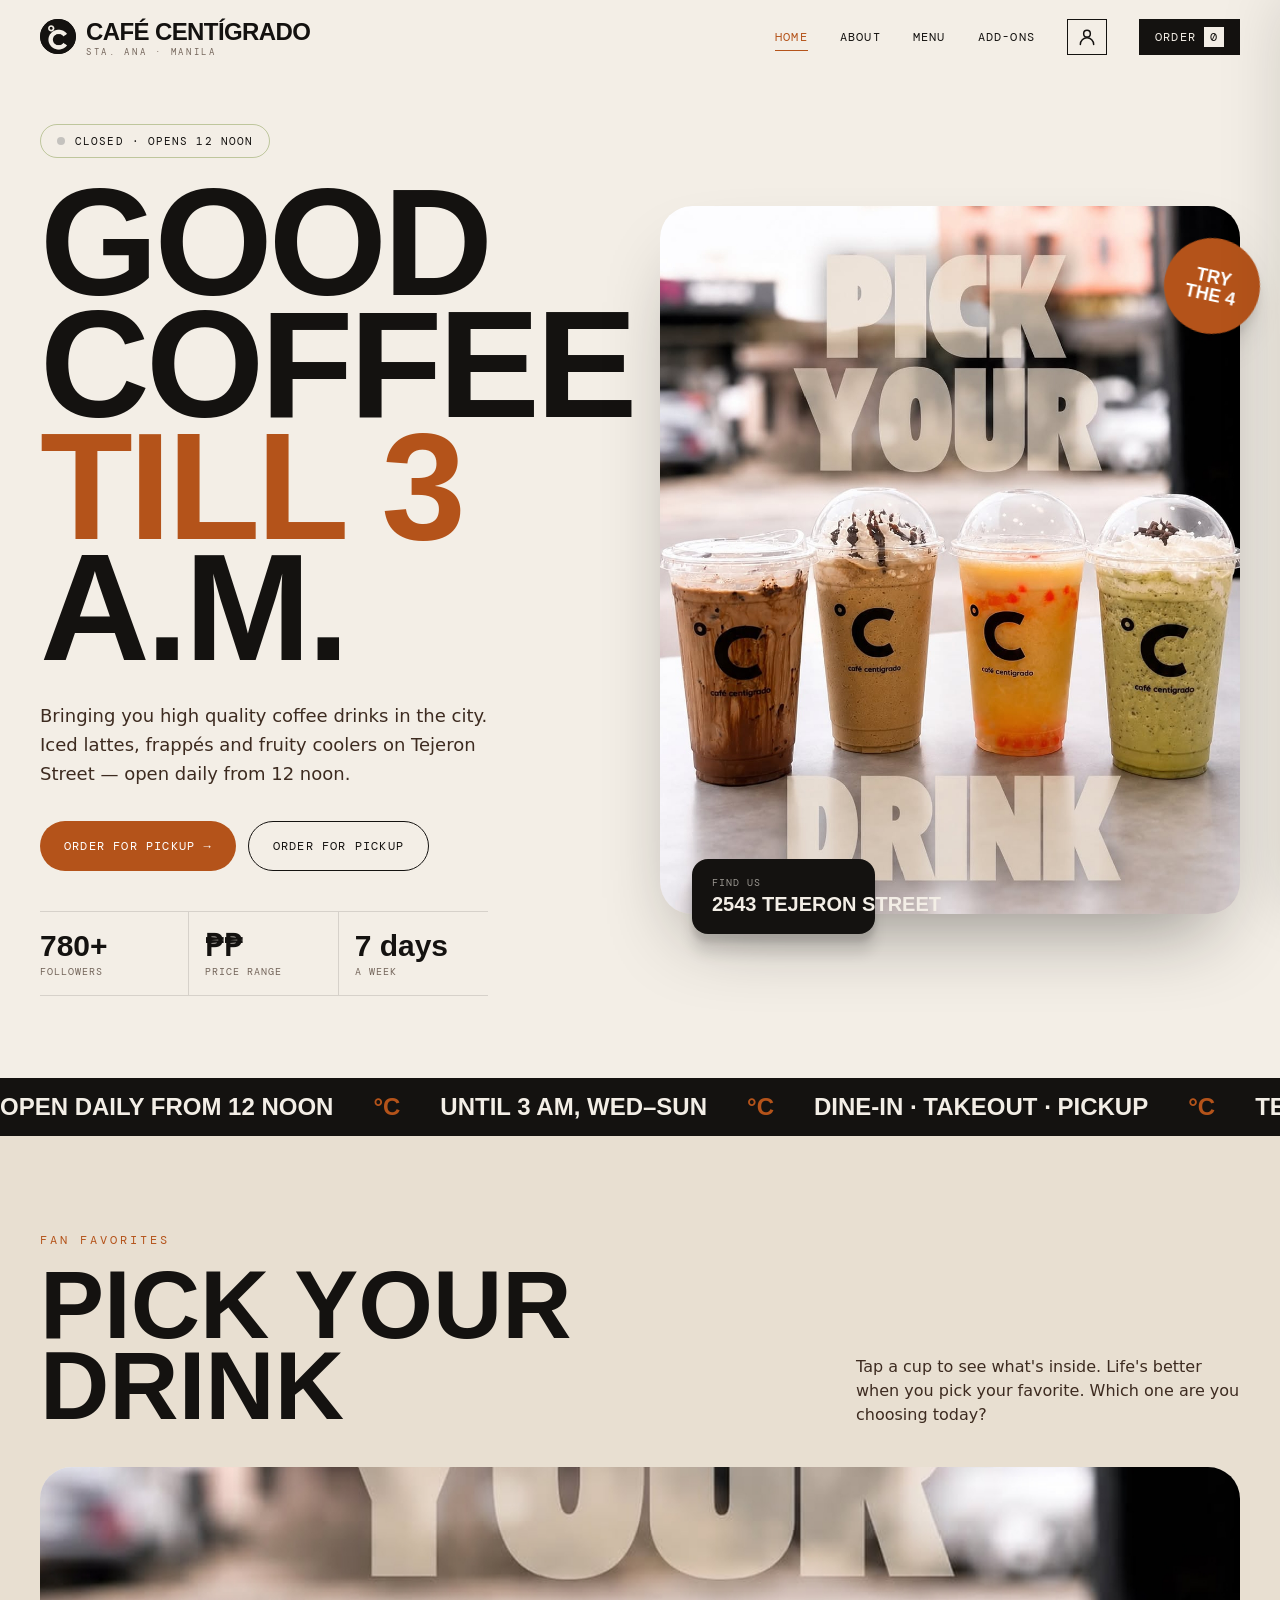
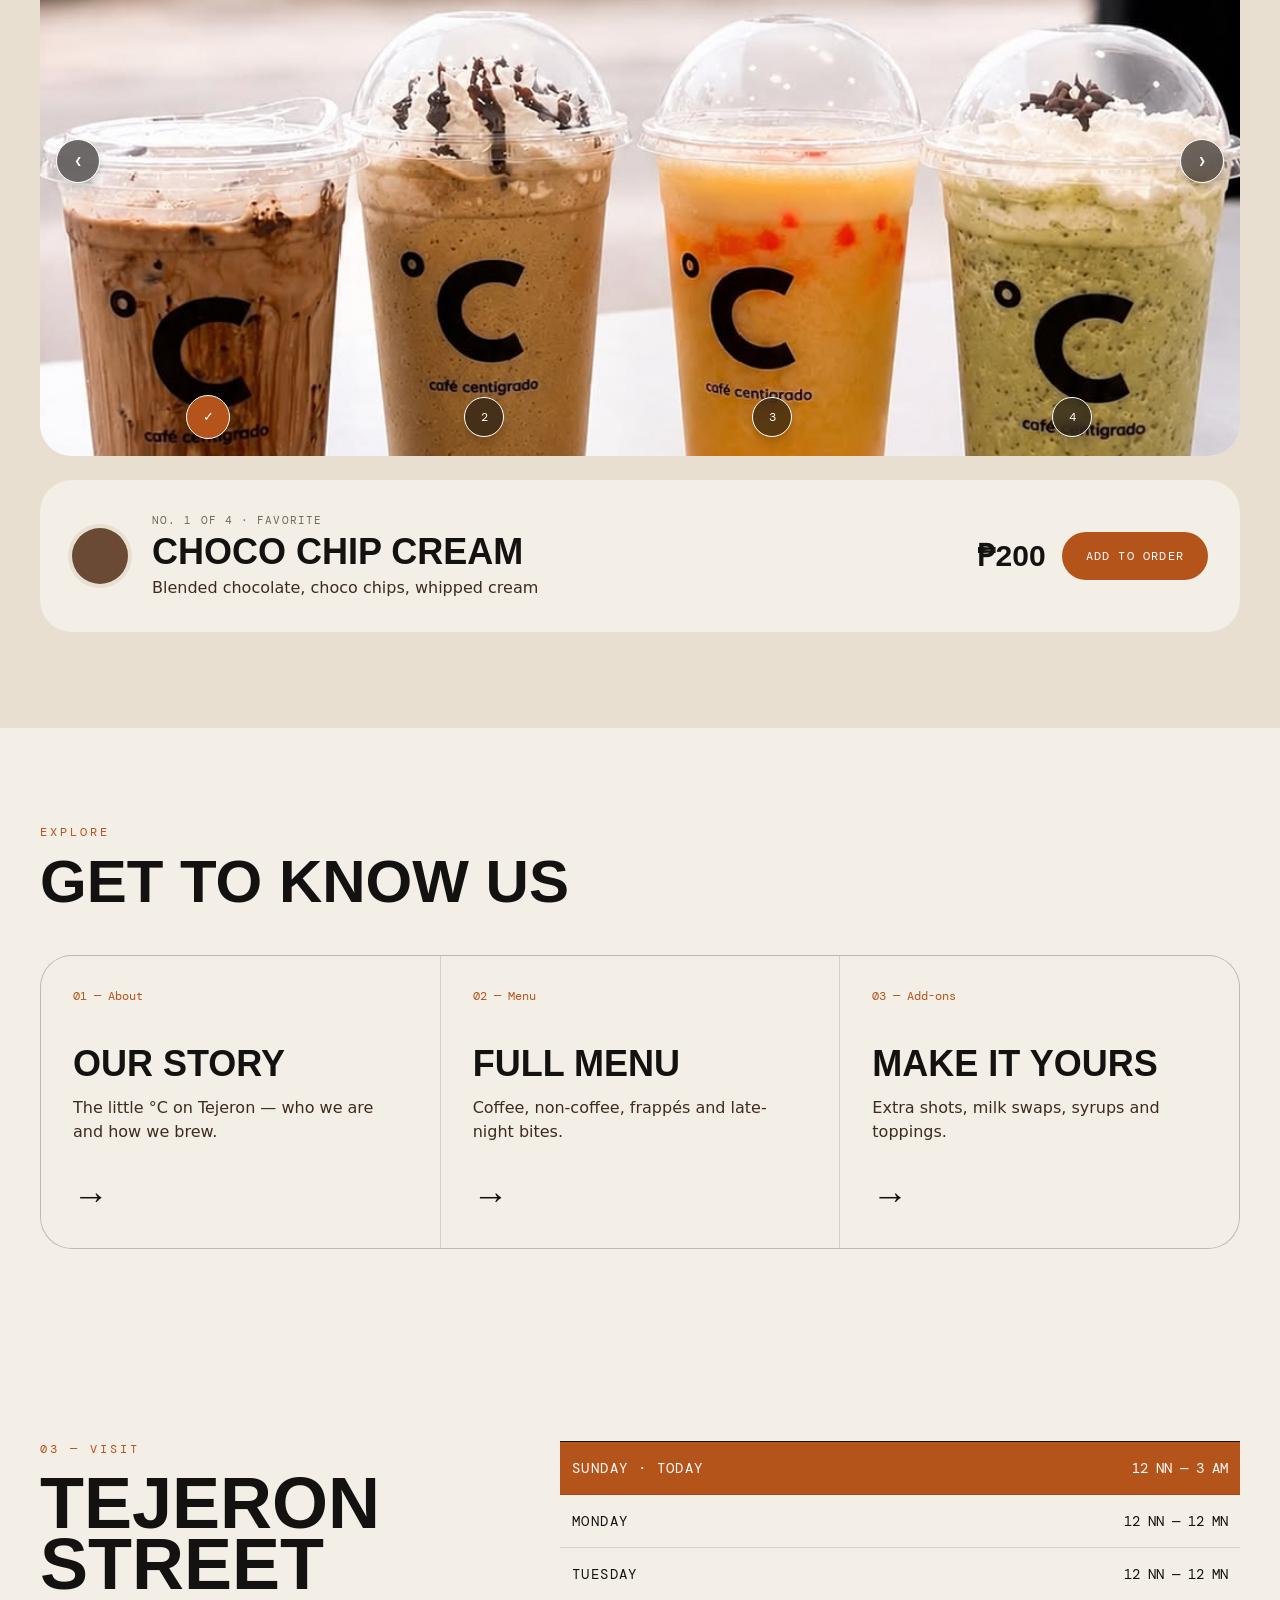
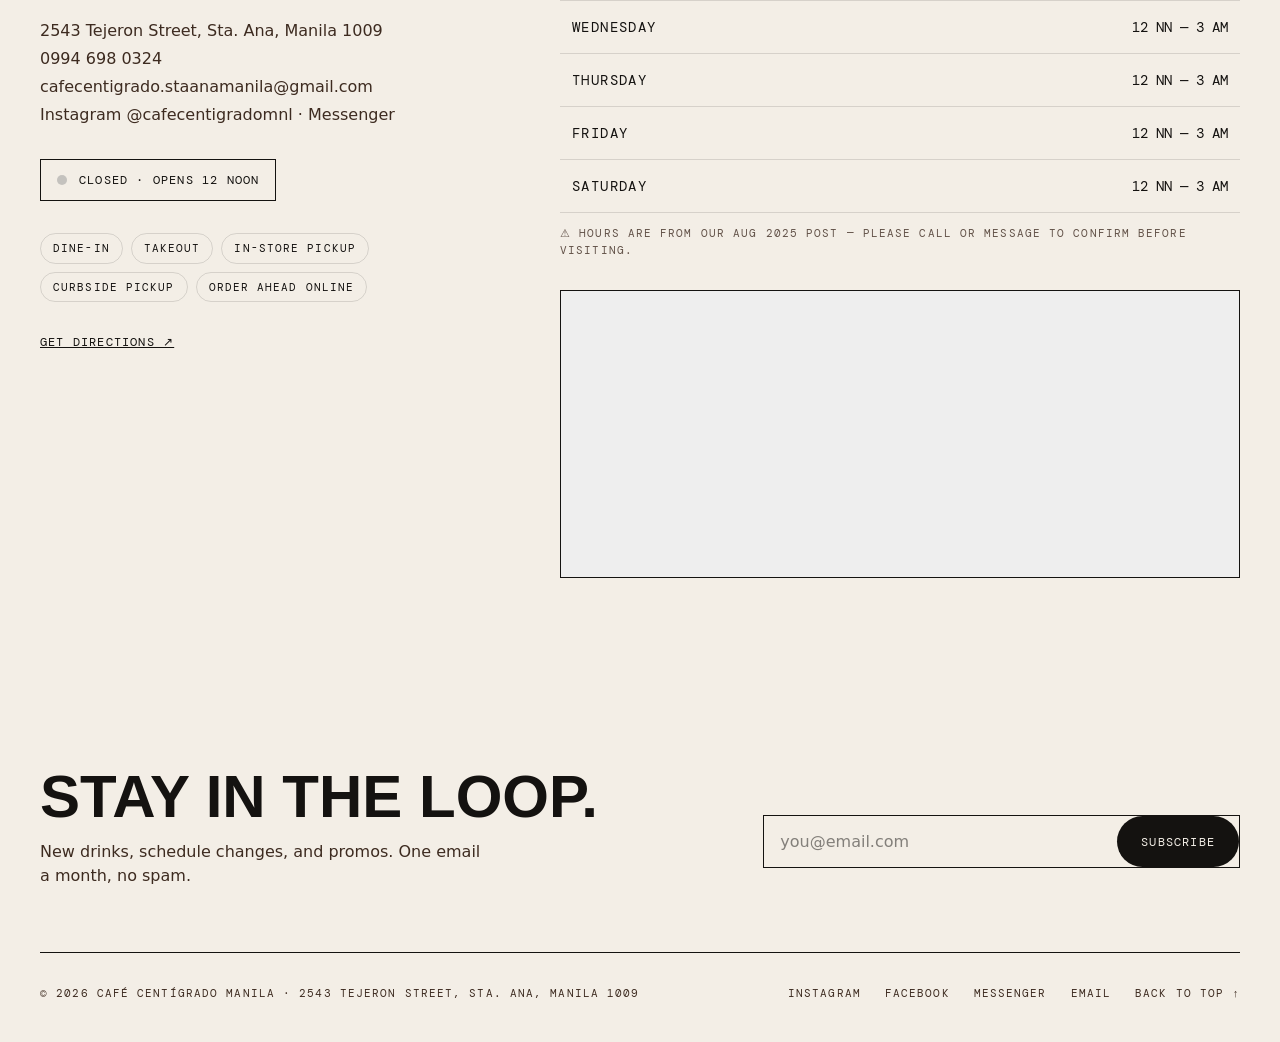
==== commit 9628be80: ""Added arrows to the favorite drinks section and finalized the menu images"" ====
--- a/AmenCode/index.html
+++ b/AmenCode/index.html
@@ -116,7 +116,7 @@
       <div class="ticker__track" id="ticker"></div>
     </div>
 
-    <!-- PICK YOUR DRINK -->
+    <!-- FAN FAVORITES -->
     <section class="pick" id="pick">
       <div class="container pick__inner">
         <div class="pick__head">
@@ -128,10 +128,14 @@
             are you choosing today?</p>
         </div>
         <div class="pick__stage">
-          <!-- Replace: PHOTO/best.jpg -->
+          <button class="pick__arrow pick__arrow--prev" id="prevCup" type="button" aria-label="Previous drink">‹</button>
+
           <img id="pImg" src="/AmenPhoto/best.jpg"
             alt="Iced mocha, mocha frappé, mango popping boba and matcha frappé in Café Centígrado cups">
-          <div class="pick__cups" id="cups" role="radiogroup" aria-label="Choose a drink"></div>
+          
+          <button class="pick__arrow pick__arrow--next" id="nextCup" type="button" aria-label="Next drink">›</button>
+
+            <div class="pick__cups" id="cups" role="radiogroup" aria-label="Choose a drink"></div>
         </div>
         <div class="pick__info">
           <span class="pick__swatch" id="pSwatch"></span>
--- a/AmenCode/styles.css
+++ b/AmenCode/styles.css
@@ -653,6 +653,38 @@
   display: flex;
   align-items: center;
   gap: 16px;
+}
+
+.pick__arrow {
+  position: absolute;
+  top: 50%;
+  transform: translateY(-50%);
+  z-index: 2;
+  width: 44px;
+  height: 44px;
+  display: grid;
+  place-items: center;
+  border: 1.693px solid #fff;
+  border-radius: 50%;
+  background: rgba(20, 18, 16, 0.6);
+  backdrop-filter: blur(8px);
+  box-shadow: 0 10px 15px rgba(0, 0, 0, 0.1), 0 4px 6px rgba(0, 0, 0, 0.1);
+  font: 400 24px/1 var(--mono);
+  color: #fff;
+  transition: background 0.2s, border-color 0.2s;
+}
+
+.pick__arrow:hover {
+  background: var(--accent);
+  border-color: var(--accent);
+}
+
+.pick__arrow--prev {
+  left: 16px;
+}
+
+.pick__arrow--next {
+  right: 16px;
 }
 
 .price {
